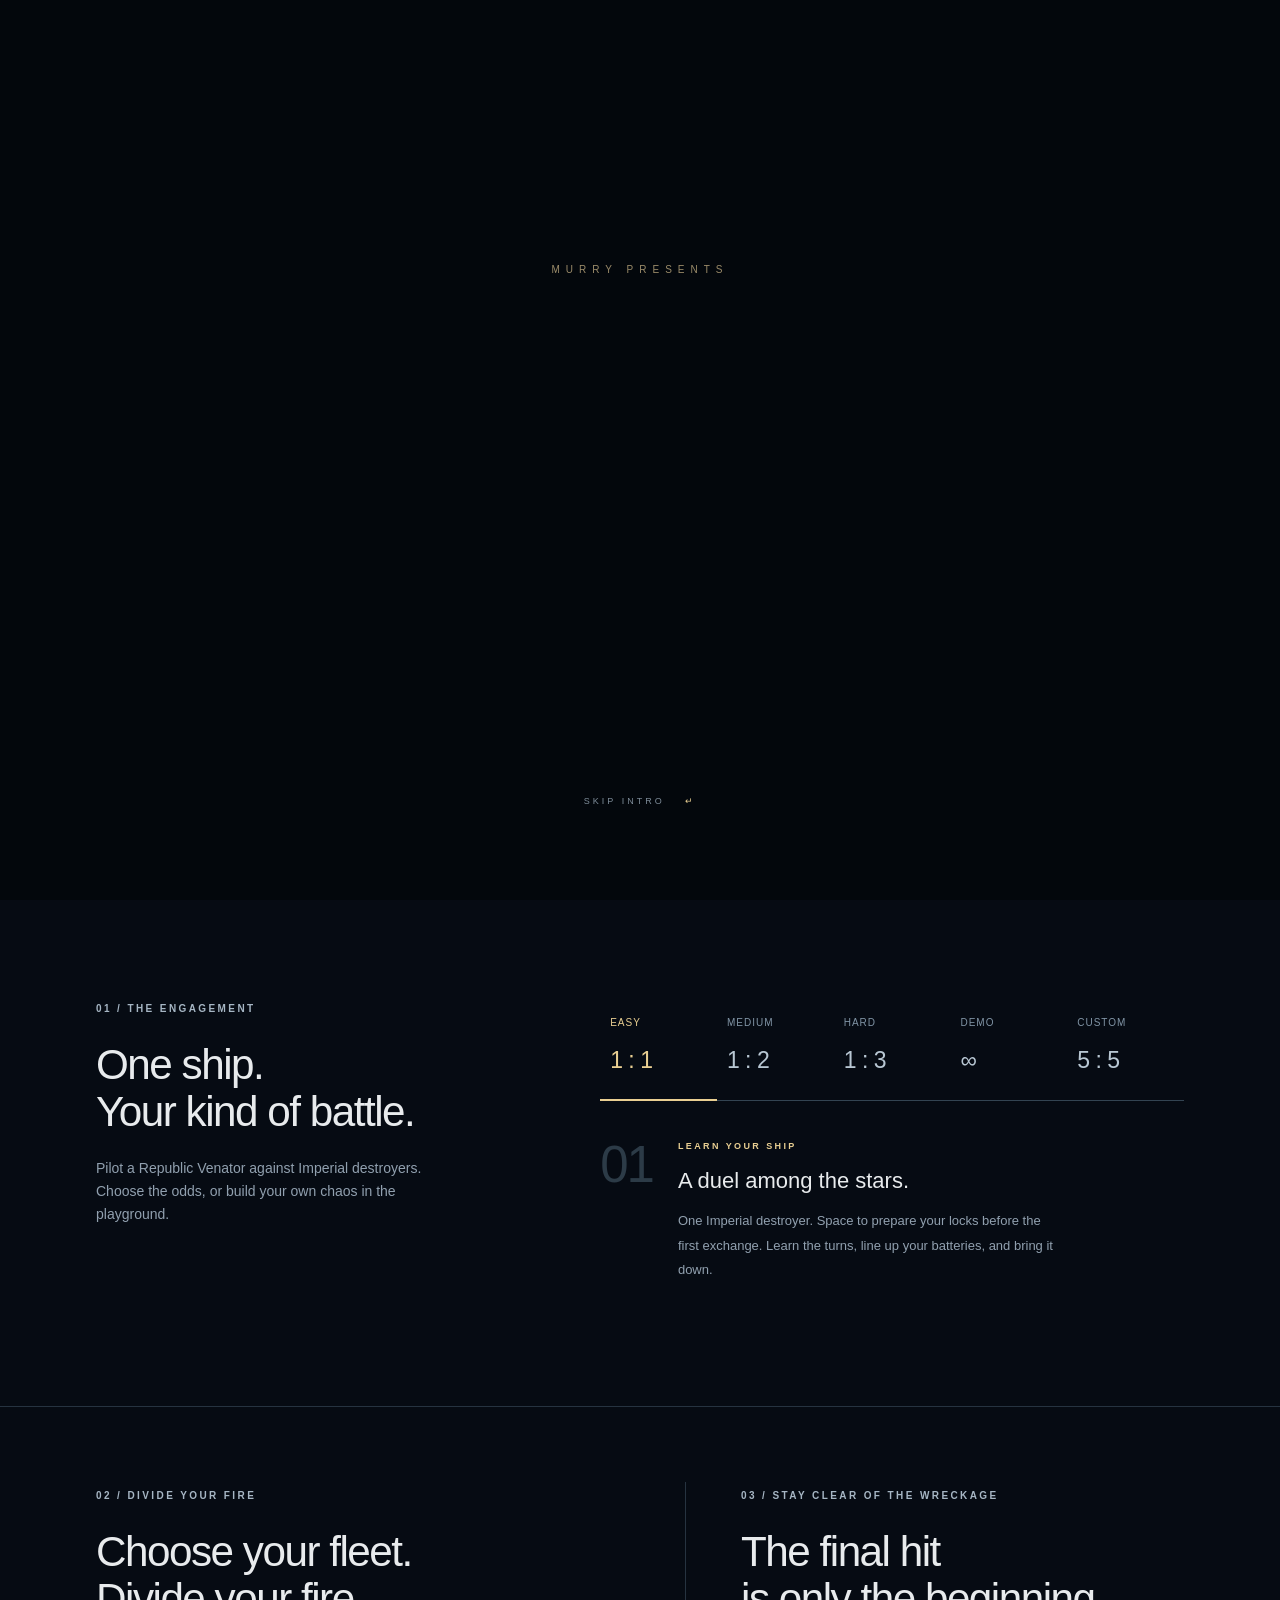
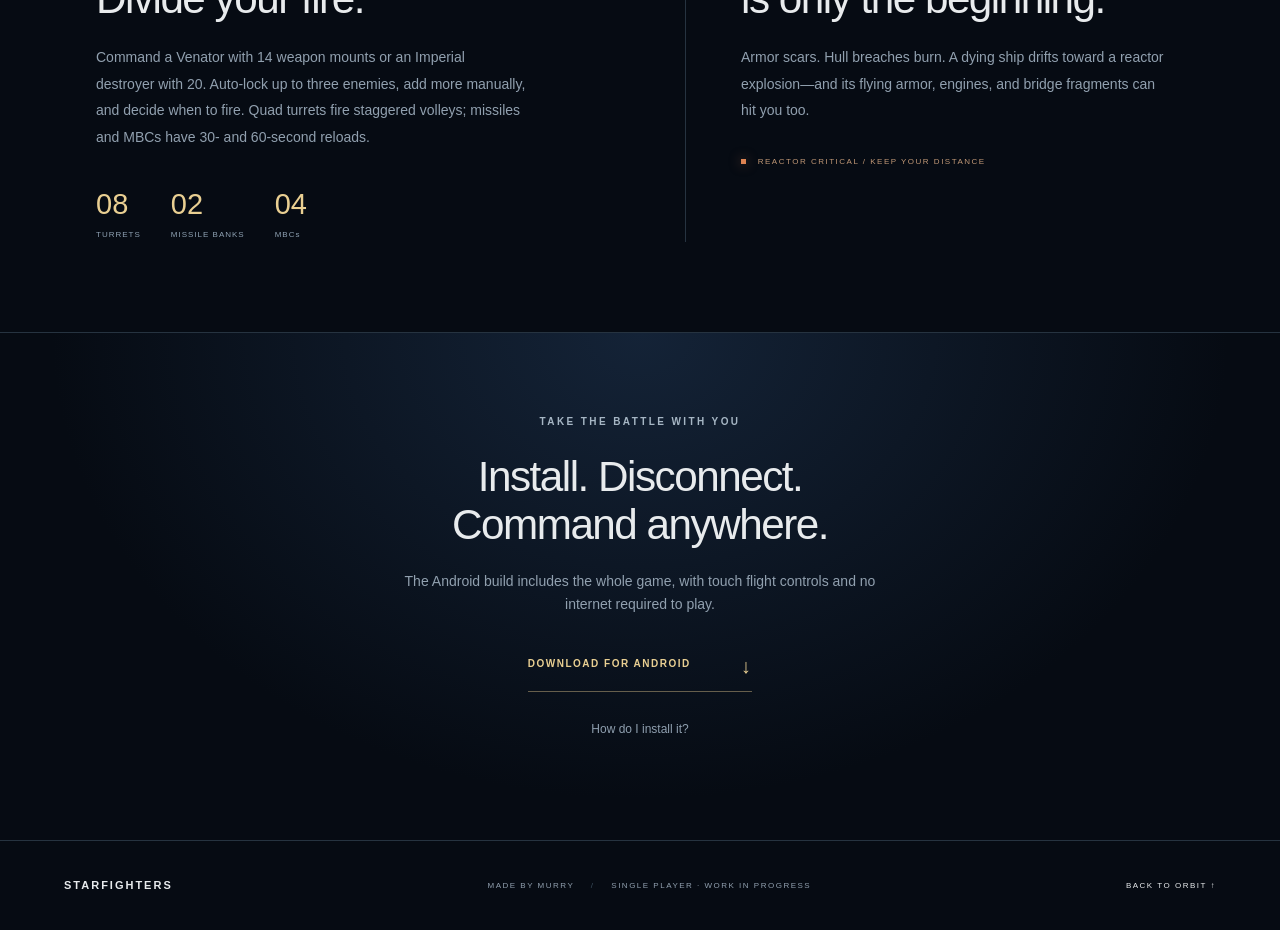
==== index.html @ f9bae1d5 "Add files via upload" ====
<!doctype html>
<html lang="en">
<head>
<meta charset="utf-8"><meta name="viewport" content="width=device-width,initial-scale=1">
<meta name="description" content="Command a capital ship in STARFIGHTERS. Fight Imperial destroyers, divide your weapons across enemies, and survive the wreckage. Play on Windows or download for Android.">
<meta name="theme-color" content="#060b13">
<meta http-equiv="Content-Security-Policy" content="default-src 'self'; script-src 'self'; style-src 'self'; img-src 'self' data:; frame-src 'self'; connect-src 'none'; object-src 'none'; base-uri 'self'; form-action 'none'">
<title>STARFIGHTERS — Take command</title><link rel="icon" href="icon.svg" type="image/svg+xml"><link rel="stylesheet" href="site.css">
</head>
<body>
<div class="intro" id="intro" aria-label="Starfighters intro"><p>MURRY PRESENTS</p><div class="intro-logo">STARFIGHTERS</div><button id="skip-intro">SKIP INTRO <span>↵</span></button></div>
<header class="site-header"><a class="brand" href="#" aria-label="Starfighters home"><span class="insignia" aria-hidden="true">Ⅲ</span> STARFIGHTERS</a><nav aria-label="Website"><a href="#engagements">THE GAME</a><button id="controls-link">FLIGHT MANUAL</button><span class="build-label"><i></i> EARLY BUILD</span></nav></header>
<main>
<section class="hero" aria-labelledby="hero-title">
<iframe id="battle" src="battle.html?background=1" title="Live simulated capital ship free-for-all" tabindex="-1" aria-hidden="true" loading="eager"></iframe><div class="hero-shade"></div>
<div class="hero-copy"><div class="eyebrow"><span class="line"></span> SINGLE PLAYER · CAPITAL SHIP WARFARE</div><h1 id="hero-title"><span>STARFIGHTERS</span>TAKE<br>COMMAND.</h1><p class="hero-description">A capital ship at your fingertips.<br>Divide your fire. Break their hulls. Survive the fallout.</p><div class="launch-actions"><a class="primary" id="play-now" href="battle.html"><span class="play-icon" aria-hidden="true">▶</span><span>PLAY NOW ON WINDOWS<small>Launch in your browser</small></span><span class="arrow" aria-hidden="true">↗</span></a><a class="secondary" id="android-download" href="downloads/Starfighters-Android.apk" download="Starfighters-Android.apk"><span aria-hidden="true">↓</span><span>INSTALL FOR ANDROID<small>Offline play · Android 8.0+</small></span></a></div><p class="access-note">FREE TO PLAY <span>•</span> NO ACCOUNT <span>•</span> NO MULTIPLAYER</p></div>
<div class="battle-caption"><span class="live-dot"></span><div>LIVE FLEET SIMULATION<small>FREE FOR ALL / IN-GAME ENGINE</small></div><button id="toggle-battle" aria-pressed="false" aria-label="Pause background battle">Ⅱ</button></div><a class="scroll-cue" href="#engagements">EXPLORE THE GAME <span>↓</span></a>
</section>
<section class="briefing" id="engagements" aria-labelledby="briefing-title"><div class="section-heading"><span class="eyebrow">01 / THE ENGAGEMENT</span><h2 id="briefing-title">One ship.<br>Your kind of battle.</h2><p>Pilot a Republic Venator against Imperial destroyers. Choose the odds, or build your own chaos in the playground.</p></div><div class="engagement-selector"><div class="engagement-tabs" role="tablist" aria-label="Explore game modes"><button role="tab" aria-selected="true" aria-controls="mode-detail" id="tab-easy" data-mode="easy">EASY <span>1 : 1</span></button><button role="tab" aria-selected="false" aria-controls="mode-detail" id="tab-medium" data-mode="medium" tabindex="-1">MEDIUM <span>1 : 2</span></button><button role="tab" aria-selected="false" aria-controls="mode-detail" id="tab-hard" data-mode="hard" tabindex="-1">HARD <span>1 : 3</span></button><button role="tab" aria-selected="false" aria-controls="mode-detail" id="tab-demo" data-mode="demo" tabindex="-1">DEMO <span>∞</span></button><button role="tab" aria-selected="false" aria-controls="mode-detail" id="tab-custom" data-mode="custom" tabindex="-1">CUSTOM <span>5 : 5</span></button></div><div class="mode-detail" id="mode-detail" role="tabpanel" aria-labelledby="tab-easy"><span class="mode-number" id="mode-number">01</span><div><p class="eyebrow" id="mode-label">LEARN YOUR SHIP</p><h3 id="mode-title">A duel among the stars.</h3><p id="mode-copy">One Imperial destroyer. Space to prepare your locks before the first exchange. Learn the turns, line up your batteries, and bring it down.</p></div></div></div></section>
<section class="warfare" aria-label="Combat features"><div class="feature"><span class="eyebrow">02 / DIVIDE YOUR FIRE</span><h2>Choose your fleet.<br>Divide your fire.</h2><p>Command a Venator with 14 weapon mounts or an Imperial destroyer with 20. Auto-lock up to three enemies, add more manually, and decide when to fire. Quad turrets fire staggered volleys; missiles and MBCs have 30- and 60-second reloads.</p><div class="weapon-line"><span>08 <small>TURRETS</small></span><span>02 <small>MISSILE BANKS</small></span><span>04 <small>MBCs</small></span></div></div><div class="feature fallout"><span class="eyebrow">03 / STAY CLEAR OF THE WRECKAGE</span><h2>The final hit<br>is only the beginning.</h2><p>Armor scars. Hull breaches burn. A dying ship drifts toward a reactor explosion—and its flying armor, engines, and bridge fragments can hit you too.</p><span class="danger-line"><i></i> REACTOR CRITICAL / KEEP YOUR DISTANCE</span></div></section>
<section class="android-section" id="android"><span class="eyebrow">TAKE THE BATTLE WITH YOU</span><h2>Install. Disconnect.<br>Command anywhere.</h2><p>The Android build includes the whole game, with touch flight controls and no internet required to play.</p><a class="text-download" href="downloads/Starfighters-Android.apk" download="Starfighters-Android.apk" data-android>DOWNLOAD FOR ANDROID <span>↓</span></a><details><summary>How do I install it?</summary><ol><li>Download the APK on your Android phone or tablet.</li><li>Open the downloaded file. If Android asks, allow this browser or file manager to install this app, then confirm Install.</li><li>Open STARFIGHTERS and rotate your device to landscape.</li></ol><p>Android 8.0 or later. iPhone and iPad are unsupported.</p></details></section>
</main>
<footer><a class="brand" href="#">STARFIGHTERS</a><p>MADE BY MURRY <span>/</span> SINGLE PLAYER · WORK IN PROGRESS</p><a href="#">BACK TO ORBIT ↑</a></footer>
<dialog id="platform-dialog" aria-labelledby="platform-title"><button class="close" data-close aria-label="Close platform message">×</button><span class="eyebrow">CHOOSE YOUR PLATFORM</span><h2 id="platform-title">Windows is cleared for launch.</h2><p id="platform-message">Browser play is available on Windows. On Android, install the game to play.</p><a class="primary" href="downloads/Starfighters-Android.apk" download="Starfighters-Android.apk" data-android>DOWNLOAD FOR ANDROID ↓</a><button class="dialog-back" data-close>Back to the fleet</button></dialog>
<dialog id="install-dialog" aria-labelledby="install-title"><button class="close" data-close aria-label="Close installation guide">×</button><span class="eyebrow">ANDROID / OFFLINE EDITION</span><h2 id="install-title">Your fleet is downloading.</h2><p>On your Android device, open <b>Starfighters-Android.apk</b> from Downloads. Approve the installation when Android asks, then open STARFIGHTERS.</p><p class="muted">Downloading on Windows? Transfer the APK to your Android phone to install it. No Windows installation is needed.</p><button class="dialog-back" data-close>Understood</button></dialog>
<dialog id="manual-dialog" aria-labelledby="manual-title"><button class="close" data-close aria-label="Close flight manual">×</button><span class="eyebrow">FLIGHT MANUAL / WINDOWS</span><h2 id="manual-title">Know your command deck.</h2><dl class="controls"><dt>W / S</dt><dd>Forward / slow reverse</dd><dt>A / D</dt><dd>Steer while moving; side thrust near a stop</dd><dt>Q / E</dt><dd>Rotate</dd><dt>LEFT SHIFT</dt><dd>Hold for turbo</dd><dt>SPACE</dt><dd>Four staggered lasers per turret volley</dd><dt>M / N</dt><dd>Missile salvo / charge an MBC</dd><dt>TRIPLE W / S</dt><dd>Enable auto-forward / cancel and coast</dd><dt>CLICK</dt><dd>Select targets or an ally to take control</dd><dt>P</dt><dd>Pause and settings</dd><dt>DRAG / SCROLL</dt><dd>Orbit / zoom</dd></dl><p class="muted">Custom battles let you choose either faction and fleet sizes. Demo retains enemy spawning, AI, invincibility, the immortal dummy, and touch controls.</p></dialog>
<noscript><p class="noscript">Enable JavaScript for the intro and platform selection. Browser play is for Windows. Android visitors can use the download link.</p></noscript><script type="module" src="site.js"></script>
</body></html>
---- site.css ----
@charset "UTF-8";
:root{color-scheme:dark;--gold:#e9cf92;--text:#e8ebed;--muted:#91a0af;--edge:#263340;--ink:#060b13}*{box-sizing:border-box}html{scroll-behavior:smooth;scroll-padding-top:100px}body{margin:0;background:var(--ink);color:var(--text);font:15px/1.65 'Segoe UI',Arial,sans-serif}a{color:inherit;text-decoration:none}button{font:inherit;color:inherit;cursor:pointer}button,a,summary{-webkit-tap-highlight-color:transparent}button:focus-visible,a:focus-visible,summary:focus-visible{outline:2px solid var(--gold);outline-offset:6px}button{border:0;background:none}button:hover,a:hover{color:var(--gold)}[hidden]{display:none!important}.site-header{position:absolute;top:0;left:0;right:0;z-index:4;display:flex;justify-content:space-between;align-items:center;margin:0 5vw;padding:29px 0;border-bottom:1px solid #b6d1e824}.brand{font-size:14px;font-weight:800;letter-spacing:2px;white-space:nowrap;display:inline-flex;gap:13px;align-items:center}.insignia{display:inline-block;color:var(--gold);border:1px solid #c7b37a77;font-size:23px;width:35px;height:35px;text-align:center;line-height:31px;transform:skewY(-12deg)}nav{display:flex;align-items:center;gap:33px;font-size:10px;letter-spacing:2px}nav button{padding:0;font-size:inherit;letter-spacing:inherit}.build-label{font-size:9px;color:#b5bfc9;letter-spacing:1.5px}.build-label i,.live-dot{display:inline-block;width:5px;height:5px;border-radius:50%;background:#8dd3b1;margin-right:8px;box-shadow:0 0 8px #8dd3b166}.hero{height:max(850px,100svh);max-height:1180px;min-height:760px;position:relative;isolation:isolate;overflow:hidden}.hero iframe{position:absolute;inset:0;width:100%;height:100%;border:0;z-index:-3;pointer-events:none}.hero-shade{position:absolute;inset:0;z-index:-2;background:linear-gradient(90deg,#030810f0 0%,#030810ce 30%,#03081045 58%,#03081010 100%),linear-gradient(0deg,#060b13 0%,transparent 27%,transparent 75%,#060b1344 100%)}.hero:after{content:'';position:absolute;inset:0;z-index:-1;background:repeating-linear-gradient(0deg,transparent,transparent 3px,#0000000a 4px);pointer-events:none}.hero-copy{padding:190px 0 130px 7.5vw;max-width:820px}.eyebrow{font-size:10px;font-weight:600;letter-spacing:2.4px;color:#a6b6c4}.hero-copy>.eyebrow{display:flex;align-items:center;gap:14px;color:#bdc9d1}.line{display:inline-block;width:30px;height:1px;background:var(--gold)}h1{font-size:clamp(66px,7.9vw,118px);font-weight:750;letter-spacing:-4px;line-height:.96;margin:26px 0 28px}h1>span{display:block;font-family:'Arial Black','Segoe UI',sans-serif;font-size:clamp(26px,3.6vw,52px);line-height:1.2;letter-spacing:-1.5px;color:transparent;-webkit-text-stroke:1px var(--gold);margin:0 0 20px;font-weight:900}.hero-description{color:#aebdca;line-height:1.8;font-size:15px;margin:0 0 33px}.launch-actions{display:flex;gap:11px;align-items:stretch;max-width:610px}.primary{display:flex;align-items:center;justify-content:center;gap:17px;padding:18px 20px;background:var(--gold);color:#111927;font-size:11px;font-weight:800;letter-spacing:1.2px;border:1px solid var(--gold);min-height:68px;transition:background .2s,transform .2s;cursor:pointer}.primary:hover{background:#f8e3b5;color:#111927;transform:translateY(-2px)}.primary small,.secondary small{display:block;margin-top:4px;font-size:10px;font-weight:400;letter-spacing:.4px;opacity:.75;white-space:nowrap}.play-icon{font-size:15px}.arrow{font-size:19px;margin-left:6px}.secondary{display:flex;align-items:center;gap:13px;padding:16px 18px;background:#0a14247a;border:1px solid #a2b6cd50;font-size:10px;font-weight:700;letter-spacing:1px;transition:background .2s}.secondary>span:first-child{font-size:25px;font-weight:400;color:var(--gold)}.secondary:hover{background:#172436;border-color:var(--gold)}.access-note{margin:17px 0 0;font-size:8px;letter-spacing:1.8px;color:#8d9aaa}.access-note span{padding:0 8px;color:#5a6c7d}.battle-caption{position:absolute;right:5vw;bottom:80px;display:flex;align-items:center;gap:8px;color:#b5c7d4;font-size:9px;font-weight:600;letter-spacing:2px}.battle-caption small{display:block;font-weight:400;font-size:8px;letter-spacing:1.5px;color:#71879a;margin-top:4px}.battle-caption button{border:1px solid #61798a66;width:32px;height:32px;margin-left:12px;font-size:12px}.scroll-cue{position:absolute;bottom:32px;left:7.5vw;font-size:8px;letter-spacing:2px;color:#90a2b1;display:flex;gap:35px;align-items:center}.scroll-cue span{font-size:19px}.briefing{max-width:1400px;margin:auto;padding:95px 7.5vw 110px;display:grid;grid-template-columns:.9fr 1.3fr;gap:100px;border-bottom:1px solid var(--edge)}h2{font-size:clamp(34px,3.3vw,49px);font-weight:500;line-height:1.13;letter-spacing:-1.5px;margin:21px 0}p{color:var(--muted)}.section-heading p{max-width:335px;font-size:14px}.engagement-selector{padding-top:6px}.engagement-tabs{display:grid;grid-template-columns:repeat(5,1fr);border-bottom:1px solid #334452}.engagement-tabs button{font-size:10px;letter-spacing:1px;text-align:left;padding:14px 10px 20px;color:#8094a5;border-bottom:2px solid transparent;margin-bottom:-1px}.engagement-tabs span{display:block;font-size:23px;font-weight:400;letter-spacing:-.5px;margin-top:10px;color:#b8c7d3}.engagement-tabs [aria-selected=true]{border-color:var(--gold);color:var(--gold)}.engagement-tabs [aria-selected=true] span{color:var(--gold)}.mode-detail{display:flex;gap:25px;padding-top:38px}.mode-number{font-size:51px;line-height:1;color:#2c3b47;letter-spacing:-2px}.mode-detail .eyebrow{margin:0;color:var(--gold);font-size:9px}.mode-detail h3{font-size:22px;font-weight:500;line-height:1.3;margin:13px 0}.mode-detail p:last-child{font-size:13px;max-width:380px;line-height:1.9}.warfare{display:grid;grid-template-columns:1fr 1fr;max-width:1400px;margin:auto;padding:75px 7.5vw 90px;gap:90px}.feature p{font-size:14px;max-width:430px;line-height:1.9}.fallout{padding-left:55px;border-left:1px solid var(--edge)}.weapon-line{display:flex;gap:30px;margin-top:30px}.weapon-line span{color:var(--gold);font-size:29px;font-weight:300}.weapon-line small{display:block;color:#8fa2b3;font-size:8px;letter-spacing:1px}.danger-line{display:block;color:#c19876;font-size:8px;letter-spacing:1.5px;margin-top:31px}.danger-line i{display:inline-block;width:5px;height:5px;background:#de8352;box-shadow:0 0 12px #de835288;margin-right:8px}.android-section{padding:75px 20px 90px;text-align:center;border-top:1px solid var(--edge);background:radial-gradient(ellipse at 50% 0,#142337 0,transparent 65%)}.android-section p{max-width:480px;margin:20px auto;font-size:14px}.text-download{display:inline-flex;gap:50px;border-bottom:1px solid #b8a37788;padding:15px 0;color:var(--gold);font-size:10px;font-weight:700;letter-spacing:1.5px;margin:5px auto 18px}.text-download span{font-size:20px;line-height:1}details{max-width:520px;margin:0 auto;color:#8f9faf;font-size:12px}summary{cursor:pointer;display:inline-block;padding:10px}details ol{text-align:left;padding-left:35px;line-height:2.1}details p{font-size:12px!important}footer{padding:30px 5vw;display:flex;justify-content:space-between;align-items:center;border-top:1px solid var(--edge);gap:25px}footer .brand{font-size:11px}footer p,footer>a:last-child{font-size:8px;letter-spacing:1.5px}footer p span{padding:0 13px;color:#3d5060}dialog{max-width:540px;width:calc(100% - 36px);background:#0d1724;color:var(--text);border:1px solid #445365;border-top:2px solid var(--gold);padding:43px 36px;box-shadow:0 25px 140px #0009}dialog::backdrop{background:#020610c9;backdrop-filter:blur(10px)}dialog h2{font-size:34px}dialog p{font-size:14px;line-height:1.9}dialog .primary{font-size:10px;margin-top:25px}.close{position:absolute;right:14px;top:10px;font-size:27px;color:#a6b2bf}.dialog-back{display:block;margin:25px auto 0;color:#b8c4cf;font-size:12px}.muted{font-size:12px!important;color:#74899c}.controls{display:grid;grid-template-columns:120px 1fr;gap:11px;font-size:12px}.controls dt{color:var(--gold);font-size:10px;letter-spacing:1px}.controls dd{margin:0;color:#aabac7}.intro{position:fixed;inset:0;z-index:30;background:#03070c;display:flex;flex-direction:column;align-items:center;justify-content:center;transition:opacity .6s,visibility .6s}.intro.out{opacity:0;visibility:hidden;pointer-events:none}.intro>p{position:absolute;top:28%;font-size:10px;letter-spacing:6px;color:#9c8c6a}.intro-logo{font:900 clamp(24px,10vw,150px)/1 'Arial Black','Segoe UI',sans-serif;letter-spacing:-.06em;color:transparent;-webkit-text-stroke:2px var(--gold);animation:arrival 3s cubic-bezier(.2,.7,.3,1) both}.intro button{position:absolute;bottom:10%;font-size:9px;letter-spacing:3px;color:#7e8c99}.intro button span{margin-left:15px;color:var(--gold)}.noscript{position:fixed;bottom:0;background:#182638;padding:15px;z-index:40}@keyframes arrival{0%{opacity:0;transform:scale(1.3)}20%{opacity:1}80%{opacity:1;transform:scale(.88)}100%{opacity:0;transform:scale(.6)}}@media(min-width:1700px){.hero-copy{padding-top:22vh}}@media(max-width:1100px){.briefing{gap:45px}.warfare{gap:40px}.fallout{padding-left:35px}.launch-actions{flex-wrap:wrap;max-width:340px}.primary{width:100%}.secondary{width:100%;justify-content:center}.hero-copy{padding-top:165px}.hero{min-height:900px}.battle-caption{bottom:90px}.hero-description{font-size:14px}.hero-shade{background:linear-gradient(90deg,#030810e8,#03081077 65%,#03081010),linear-gradient(0deg,#060b13,transparent 45%)}}@media(max-width:700px){html{scroll-padding-top:20px}.site-header{padding:21px 0}.brand{font-size:11px;gap:9px;letter-spacing:1.2px}.insignia{width:28px;height:28px;font-size:19px;line-height:24px}nav{gap:16px;font-size:8px;letter-spacing:1px}.build-label{display:none}nav>a{display:none}.hero{height:auto;min-height:880px;max-height:none}.hero-copy{padding:155px 7vw 180px;max-width:500px}.hero-copy>.eyebrow{font-size:8px;letter-spacing:1.4px;gap:9px}h1{font-size:clamp(52px,16.5vw,74px);letter-spacing:-3px;margin-top:28px}h1>span{font-size:30px;letter-spacing:-1px;margin-bottom:21px}.hero-description{font-size:13px}.launch-actions{max-width:360px;gap:10px}.primary{font-size:10px;min-height:65px}.secondary{min-height:65px;font-size:10px}.access-note{font-size:7px;letter-spacing:1.2px}.battle-caption{left:7vw;right:auto;bottom:85px;font-size:8px;letter-spacing:1.3px}.scroll-cue{left:7vw;bottom:25px;font-size:7px}.hero-shade{background:linear-gradient(90deg,#030810e8,#03081077),linear-gradient(0deg,#060b13 0%,transparent 50%)}.briefing{padding:65px 7vw;grid-template-columns:1fr;gap:25px}.section-heading h2{font-size:39px}.section-heading p{max-width:400px}.engagement-tabs button{padding:14px 3px 16px;font-size:9px}.engagement-tabs span{font-size:21px}.mode-detail{padding-top:28px;gap:20px}.mode-number{font-size:43px}.mode-detail h3{font-size:21px}.warfare{grid-template-columns:1fr;padding:58px 7vw;gap:50px}.feature h2{font-size:39px}.fallout{border-left:0;border-top:1px solid var(--edge);padding:45px 0 0}.android-section{padding:60px 7vw}footer{flex-wrap:wrap;padding:28px 7vw;gap:10px}footer .brand{width:100%;margin-bottom:5px}footer p{font-size:7px}footer>a:last-child{font-size:7px}dialog{padding:35px 24px}dialog h2{font-size:29px}.controls{grid-template-columns:94px 1fr;font-size:11px}.controls dt{font-size:9px}.intro-logo{-webkit-text-stroke:1px var(--gold)}.intro>p{top:32%;font-size:8px}.eyebrow{font-size:9px}}@media(prefers-reduced-motion:reduce){html{scroll-behavior:auto}*,*:before,*:after{animation:none!important;transition:none!important}.intro-logo{color:var(--gold);-webkit-text-stroke:0}}
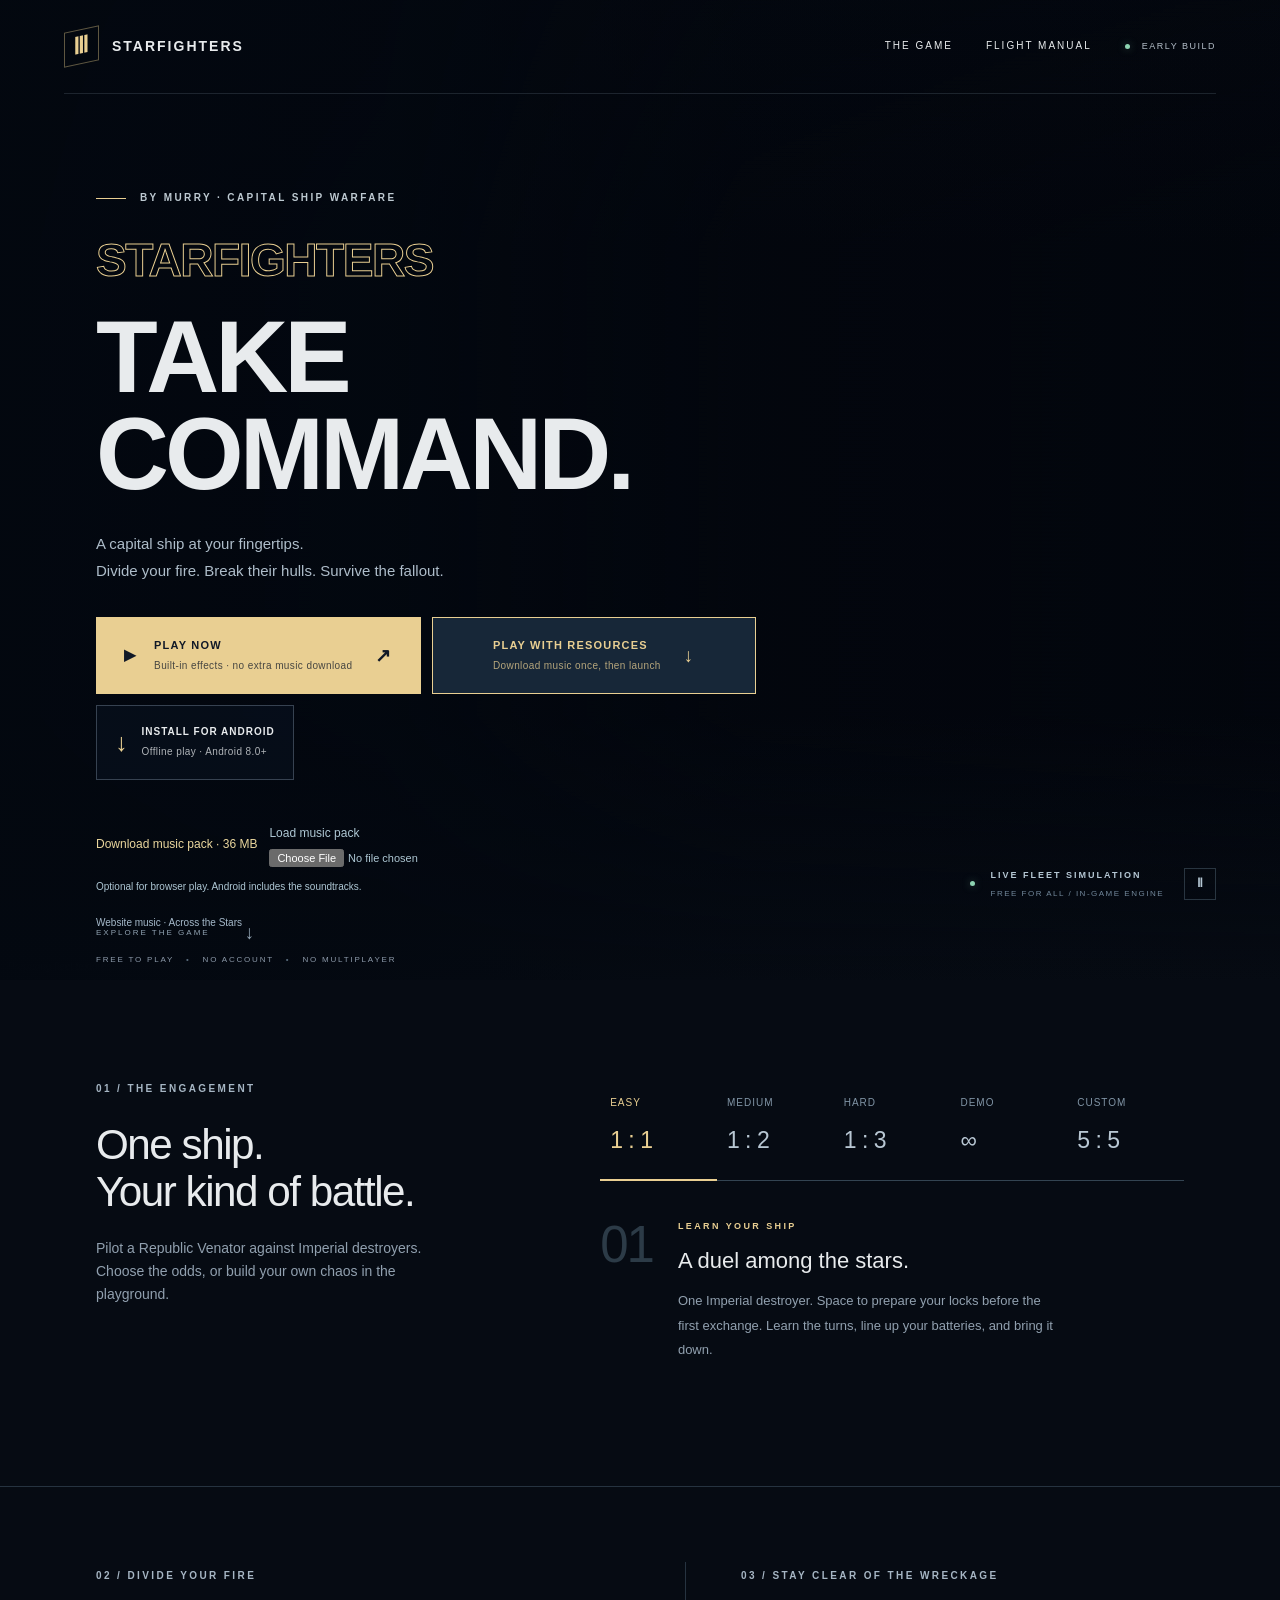
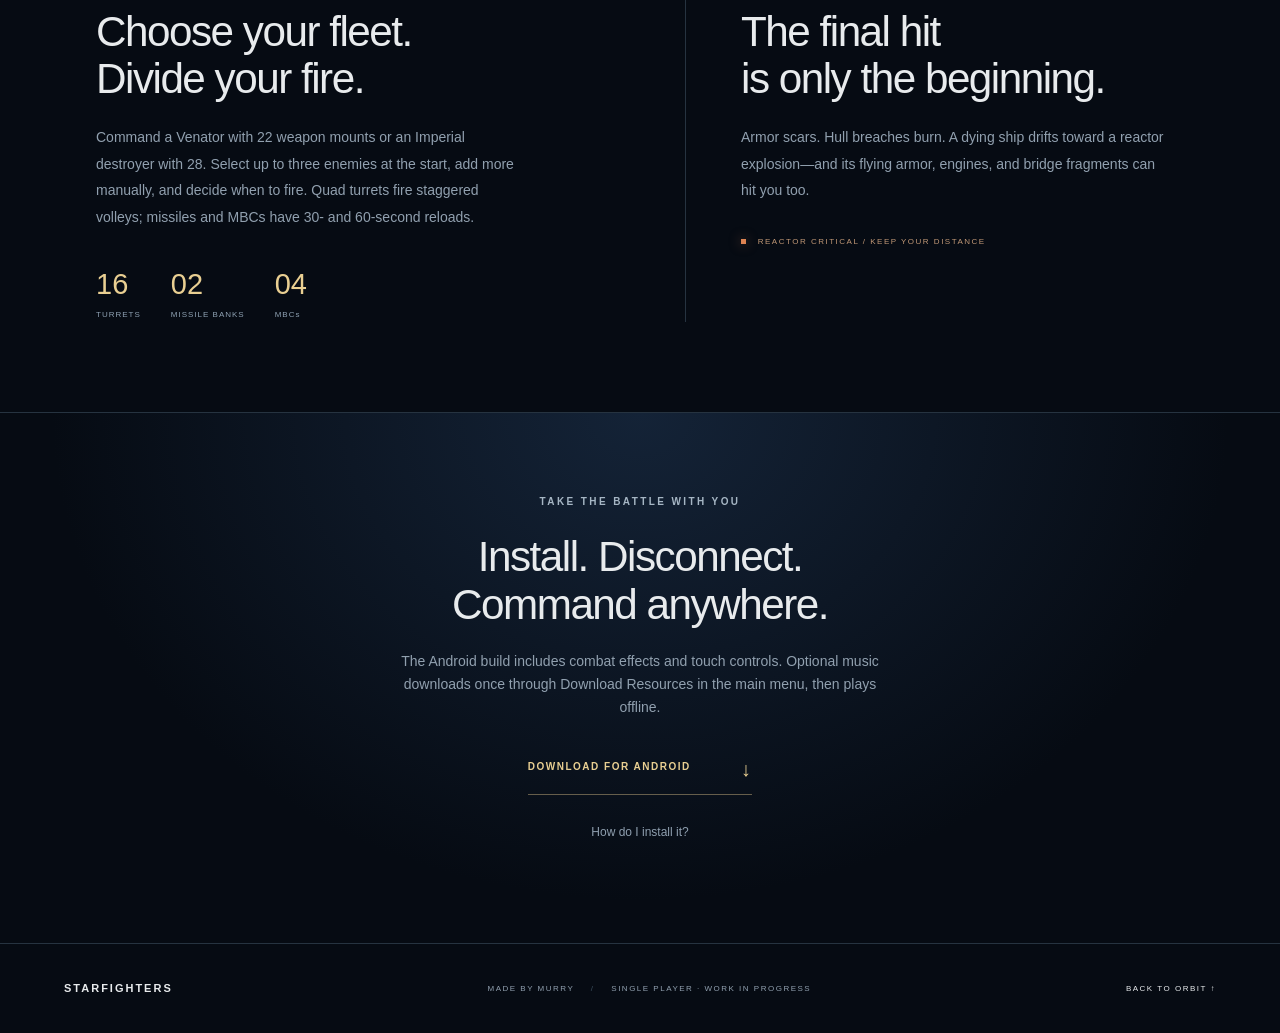
==== commit 10d252e1: "Update Starfighters to v2.4" ====
--- a/index.html
+++ b/index.html
@@ -4,8 +4,14 @@
 <meta charset="utf-8"><meta name="viewport" content="width=device-width,initial-scale=1">
 <meta name="description" content="Command a capital ship in STARFIGHTERS. Fight Imperial destroyers, divide your weapons across enemies, and survive the wreckage. Play on Windows or download for Android.">
 <meta name="theme-color" content="#060b13">
-<meta http-equiv="Content-Security-Policy" content="default-src 'self'; script-src 'self'; style-src 'self'; img-src 'self' data:; frame-src 'self'; connect-src 'none'; object-src 'none'; base-uri 'self'; form-action 'none'">
-<title>STARFIGHTERS — Take command</title><link rel="icon" href="icon.svg" type="image/svg+xml"><link rel="stylesheet" href="site.css">
+<meta http-equiv="Content-Security-Policy" content="default-src 'self'; script-src 'self' 'unsafe-inline' file:; style-src 'self' 'unsafe-inline'; img-src 'self' data:; frame-src 'self'; connect-src 'self' https://drive.usercontent.google.com; media-src 'self' blob:; object-src 'none'; base-uri 'self'; form-action 'none'">
+<title>STARFIGHTERS — Take command</title><link rel="icon" href="icon.svg" type="image/svg+xml"><style>@charset "UTF-8";
+:root{color-scheme:dark;--gold:#e9cf92;--text:#e8ebed;--muted:#91a0af;--edge:#263340;--ink:#060b13}*{box-sizing:border-box}html{scroll-behavior:smooth;scroll-padding-top:100px}body{margin:0;background:var(--ink);color:var(--text);font:15px/1.65 'Segoe UI',Arial,sans-serif}a{color:inherit;text-decoration:none}button{font:inherit;color:inherit;cursor:pointer}button,a,summary{-webkit-tap-highlight-color:transparent}button:focus-visible,a:focus-visible,summary:focus-visible{outline:2px solid var(--gold);outline-offset:6px}button{border:0;background:none}button:hover,a:hover{color:var(--gold)}[hidden]{display:none!important}.site-header{position:absolute;top:0;left:0;right:0;z-index:4;display:flex;justify-content:space-between;align-items:center;margin:0 5vw;padding:29px 0;border-bottom:1px solid #b6d1e824}.brand{font-size:14px;font-weight:800;letter-spacing:2px;white-space:nowrap;display:inline-flex;gap:13px;align-items:center}.insignia{display:inline-block;color:var(--gold);border:1px solid #c7b37a77;font-size:23px;width:35px;height:35px;text-align:center;line-height:31px;transform:skewY(-12deg)}nav{display:flex;align-items:center;gap:33px;font-size:10px;letter-spacing:2px}nav button{padding:0;font-size:inherit;letter-spacing:inherit}.build-label{font-size:9px;color:#b5bfc9;letter-spacing:1.5px}.build-label i,.live-dot{display:inline-block;width:5px;height:5px;border-radius:50%;background:#8dd3b1;margin-right:8px;box-shadow:0 0 8px #8dd3b166}.hero{height:max(850px,100svh);max-height:1180px;min-height:760px;position:relative;isolation:isolate;overflow:hidden}.hero iframe{position:absolute;inset:0;width:100%;height:100%;border:0;z-index:-3;pointer-events:none}.hero-shade{position:absolute;inset:0;z-index:-2;background:linear-gradient(90deg,#030810f0 0%,#030810ce 30%,#03081045 58%,#03081010 100%),linear-gradient(0deg,#060b13 0%,transparent 27%,transparent 75%,#060b1344 100%)}.hero:after{content:'';position:absolute;inset:0;z-index:-1;background:repeating-linear-gradient(0deg,transparent,transparent 3px,#0000000a 4px);pointer-events:none}.hero-copy{padding:190px 0 130px 7.5vw;max-width:820px}.eyebrow{font-size:10px;font-weight:600;letter-spacing:2.4px;color:#a6b6c4}.hero-copy>.eyebrow{display:flex;align-items:center;gap:14px;color:#bdc9d1}.line{display:inline-block;width:30px;height:1px;background:var(--gold)}h1{font-size:clamp(66px,7.9vw,118px);font-weight:750;letter-spacing:-4px;line-height:.96;margin:26px 0 28px}h1>span{display:block;font-family:'Arial Black','Segoe UI',sans-serif;font-size:clamp(26px,3.6vw,52px);line-height:1.2;letter-spacing:-1.5px;color:transparent;-webkit-text-stroke:1px var(--gold);margin:0 0 20px;font-weight:900}.hero-description{color:#aebdca;line-height:1.8;font-size:15px;margin:0 0 33px}.launch-actions{display:flex;gap:11px;align-items:stretch;max-width:610px}.primary{display:flex;align-items:center;justify-content:center;gap:17px;padding:18px 20px;background:var(--gold);color:#111927;font-size:11px;font-weight:800;letter-spacing:1.2px;border:1px solid var(--gold);min-height:68px;transition:background .2s,transform .2s;cursor:pointer}.primary:hover{background:#f8e3b5;color:#111927;transform:translateY(-2px)}.primary small,.secondary small{display:block;margin-top:4px;font-size:10px;font-weight:400;letter-spacing:.4px;opacity:.75;white-space:nowrap}.play-icon{font-size:15px}.arrow{font-size:19px;margin-left:6px}.secondary{display:flex;align-items:center;gap:13px;padding:16px 18px;background:#0a14247a;border:1px solid #a2b6cd50;font-size:10px;font-weight:700;letter-spacing:1px;transition:background .2s}.secondary>span:first-child{font-size:25px;font-weight:400;color:var(--gold)}.secondary:hover{background:#172436;border-color:var(--gold)}.access-note{margin:17px 0 0;font-size:8px;letter-spacing:1.8px;color:#8d9aaa}.access-note span{padding:0 8px;color:#5a6c7d}.battle-caption{position:absolute;right:5vw;bottom:80px;display:flex;align-items:center;gap:8px;color:#b5c7d4;font-size:9px;font-weight:600;letter-spacing:2px}.battle-caption small{display:block;font-weight:400;font-size:8px;letter-spacing:1.5px;color:#71879a;margin-top:4px}.battle-caption button{border:1px solid #61798a66;width:32px;height:32px;margin-left:12px;font-size:12px}.scroll-cue{position:absolute;bottom:32px;left:7.5vw;font-size:8px;letter-spacing:2px;color:#90a2b1;display:flex;gap:35px;align-items:center}.scroll-cue span{font-size:19px}.briefing{max-width:1400px;margin:auto;padding:95px 7.5vw 110px;display:grid;grid-template-columns:.9fr 1.3fr;gap:100px;border-bottom:1px solid var(--edge)}h2{font-size:clamp(34px,3.3vw,49px);font-weight:500;line-height:1.13;letter-spacing:-1.5px;margin:21px 0}p{color:var(--muted)}.section-heading p{max-width:335px;font-size:14px}.engagement-selector{padding-top:6px}.engagement-tabs{display:grid;grid-template-columns:repeat(5,1fr);border-bottom:1px solid #334452}.engagement-tabs button{font-size:10px;letter-spacing:1px;text-align:left;padding:14px 10px 20px;color:#8094a5;border-bottom:2px solid transparent;margin-bottom:-1px}.engagement-tabs span{display:block;font-size:23px;font-weight:400;letter-spacing:-.5px;margin-top:10px;color:#b8c7d3}.engagement-tabs [aria-selected=true]{border-color:var(--gold);color:var(--gold)}.engagement-tabs [aria-selected=true] span{color:var(--gold)}.mode-detail{display:flex;gap:25px;padding-top:38px}.mode-number{font-size:51px;line-height:1;color:#2c3b47;letter-spacing:-2px}.mode-detail .eyebrow{margin:0;color:var(--gold);font-size:9px}.mode-detail h3{font-size:22px;font-weight:500;line-height:1.3;margin:13px 0}.mode-detail p:last-child{font-size:13px;max-width:380px;line-height:1.9}.warfare{display:grid;grid-template-columns:1fr 1fr;max-width:1400px;margin:auto;padding:75px 7.5vw 90px;gap:90px}.feature p{font-size:14px;max-width:430px;line-height:1.9}.fallout{padding-left:55px;border-left:1px solid var(--edge)}.weapon-line{display:flex;gap:30px;margin-top:30px}.weapon-line span{color:var(--gold);font-size:29px;font-weight:300}.weapon-line small{display:block;color:#8fa2b3;font-size:8px;letter-spacing:1px}.danger-line{display:block;color:#c19876;font-size:8px;letter-spacing:1.5px;margin-top:31px}.danger-line i{display:inline-block;width:5px;height:5px;background:#de8352;box-shadow:0 0 12px #de835288;margin-right:8px}.android-section{padding:75px 20px 90px;text-align:center;border-top:1px solid var(--edge);background:radial-gradient(ellipse at 50% 0,#142337 0,transparent 65%)}.android-section p{max-width:480px;margin:20px auto;font-size:14px}.text-download{display:inline-flex;gap:50px;border-bottom:1px solid #b8a37788;padding:15px 0;color:var(--gold);font-size:10px;font-weight:700;letter-spacing:1.5px;margin:5px auto 18px}.text-download span{font-size:20px;line-height:1}details{max-width:520px;margin:0 auto;color:#8f9faf;font-size:12px}summary{cursor:pointer;display:inline-block;padding:10px}details ol{text-align:left;padding-left:35px;line-height:2.1}details p{font-size:12px!important}footer{padding:30px 5vw;display:flex;justify-content:space-between;align-items:center;border-top:1px solid var(--edge);gap:25px}footer .brand{font-size:11px}footer p,footer>a:last-child{font-size:8px;letter-spacing:1.5px}footer p span{padding:0 13px;color:#3d5060}dialog{max-width:540px;width:calc(100% - 36px);background:#0d1724;color:var(--text);border:1px solid #445365;border-top:2px solid var(--gold);padding:43px 36px;box-shadow:0 25px 140px #0009}dialog::backdrop{background:#020610c9;backdrop-filter:blur(10px)}dialog h2{font-size:34px}dialog p{font-size:14px;line-height:1.9}dialog .primary{font-size:10px;margin-top:25px}.close{position:absolute;right:14px;top:10px;font-size:27px;color:#a6b2bf}.dialog-back{display:block;margin:25px auto 0;color:#b8c4cf;font-size:12px}.muted{font-size:12px!important;color:#74899c}.controls{display:grid;grid-template-columns:120px 1fr;gap:11px;font-size:12px}.controls dt{color:var(--gold);font-size:10px;letter-spacing:1px}.controls dd{margin:0;color:#aabac7}.intro{position:fixed;inset:0;z-index:30;background:#03070c;display:flex;flex-direction:column;align-items:center;justify-content:center;transition:opacity .6s,visibility .6s}.intro.out{opacity:0;visibility:hidden;pointer-events:none}.intro>p{position:absolute;top:28%;font-size:10px;letter-spacing:6px;color:#9c8c6a}.intro-logo{font:900 clamp(24px,10vw,150px)/1 'Arial Black','Segoe UI',sans-serif;letter-spacing:-.06em;color:transparent;-webkit-text-stroke:2px var(--gold);animation:arrival 3s cubic-bezier(.2,.7,.3,1) both}.intro button{position:absolute;bottom:10%;font-size:9px;letter-spacing:3px;color:#7e8c99}.intro button span{margin-left:15px;color:var(--gold)}.noscript{position:fixed;bottom:0;background:#182638;padding:15px;z-index:40}@keyframes arrival{0%{opacity:0;transform:scale(1.3)}20%{opacity:1}80%{opacity:1;transform:scale(.88)}100%{opacity:0;transform:scale(.6)}}@media(min-width:1700px){.hero-copy{padding-top:22vh}}@media(max-width:1100px){.briefing{gap:45px}.warfare{gap:40px}.fallout{padding-left:35px}.launch-actions{flex-wrap:wrap;max-width:340px}.primary{width:100%}.secondary{width:100%;justify-content:center}.hero-copy{padding-top:165px}.hero{min-height:900px}.battle-caption{bottom:90px}.hero-description{font-size:14px}.hero-shade{background:linear-gradient(90deg,#030810e8,#03081077 65%,#03081010),linear-gradient(0deg,#060b13,transparent 45%)}}@media(max-width:700px){html{scroll-padding-top:20px}.site-header{padding:21px 0}.brand{font-size:11px;gap:9px;letter-spacing:1.2px}.insignia{width:28px;height:28px;font-size:19px;line-height:24px}nav{gap:16px;font-size:8px;letter-spacing:1px}.build-label{display:none}nav>a{display:none}.hero{height:auto;min-height:880px;max-height:none}.hero-copy{padding:155px 7vw 180px;max-width:500px}.hero-copy>.eyebrow{font-size:8px;letter-spacing:1.4px;gap:9px}h1{font-size:clamp(52px,16.5vw,74px);letter-spacing:-3px;margin-top:28px}h1>span{font-size:30px;letter-spacing:-1px;margin-bottom:21px}.hero-description{font-size:13px}.launch-actions{max-width:360px;gap:10px}.primary{font-size:10px;min-height:65px}.secondary{min-height:65px;font-size:10px}.access-note{font-size:7px;letter-spacing:1.2px}.battle-caption{left:7vw;right:auto;bottom:85px;font-size:8px;letter-spacing:1.3px}.scroll-cue{left:7vw;bottom:25px;font-size:7px}.hero-shade{background:linear-gradient(90deg,#030810e8,#03081077),linear-gradient(0deg,#060b13 0%,transparent 50%)}.briefing{padding:65px 7vw;grid-template-columns:1fr;gap:25px}.section-heading h2{font-size:39px}.section-heading p{max-width:400px}.engagement-tabs button{padding:14px 3px 16px;font-size:9px}.engagement-tabs span{font-size:21px}.mode-detail{padding-top:28px;gap:20px}.mode-number{font-size:43px}.mode-detail h3{font-size:21px}.warfare{grid-template-columns:1fr;padding:58px 7vw;gap:50px}.feature h2{font-size:39px}.fallout{border-left:0;border-top:1px solid var(--edge);padding:45px 0 0}.android-section{padding:60px 7vw}footer{flex-wrap:wrap;padding:28px 7vw;gap:10px}footer .brand{width:100%;margin-bottom:5px}footer p{font-size:7px}footer>a:last-child{font-size:7px}dialog{padding:35px 24px}dialog h2{font-size:29px}.controls{grid-template-columns:94px 1fr;font-size:11px}.controls dt{font-size:9px}.intro-logo{-webkit-text-stroke:1px var(--gold)}.intro>p{top:32%;font-size:8px}.eyebrow{font-size:9px}}@media(prefers-reduced-motion:reduce){html{scroll-behavior:auto}*,*:before,*:after{animation:none!important;transition:none!important}.intro-logo{color:var(--gold);-webkit-text-stroke:0}}
+
+.launch-actions{flex-wrap:wrap;max-width:660px}.launch-actions .primary{flex:1;min-width:245px}.launch-actions .secondary{min-height:58px}.hero{height:max(980px,100svh);max-height:1250px}.primary small{white-space:normal}.resource-launch{background:#172738;color:#e9cf92}.resource-launch[aria-disabled=true]{opacity:.5;cursor:default}#resource-download-status{font-size:12px;max-width:620px;min-height:18px}.website-music{font-size:10px;padding:4px 0;color:#a6bacb;text-align:left}@media(max-width:700px){.hero{height:auto;min-height:1030px;max-height:none}.launch-actions .primary{min-width:0;width:100%;flex:auto}}
+
+.web-music-pack{display:flex;flex-wrap:wrap;gap:12px;align-items:center;margin:14px 0;color:#aec7d4;font-size:12px}.web-music-pack a{color:#ead69d}.web-music-pack label{display:grid;gap:5px}.web-music-pack input{max-width:240px;font-size:11px}.web-music-pack small{width:100%}
+</style>
 </head>
 <body>
 <div class="intro" id="intro" aria-label="Starfighters intro"><p>MURRY PRESENTS</p><div class="intro-logo">STARFIGHTERS</div><button id="skip-intro">SKIP INTRO <span>↵</span></button></div>
@@ -13,16 +19,162 @@
 <main>
 <section class="hero" aria-labelledby="hero-title">
 <iframe id="battle" src="battle.html?background=1" title="Live simulated capital ship free-for-all" tabindex="-1" aria-hidden="true" loading="eager"></iframe><div class="hero-shade"></div>
-<div class="hero-copy"><div class="eyebrow"><span class="line"></span> SINGLE PLAYER · CAPITAL SHIP WARFARE</div><h1 id="hero-title"><span>STARFIGHTERS</span>TAKE<br>COMMAND.</h1><p class="hero-description">A capital ship at your fingertips.<br>Divide your fire. Break their hulls. Survive the fallout.</p><div class="launch-actions"><a class="primary" id="play-now" href="battle.html"><span class="play-icon" aria-hidden="true">▶</span><span>PLAY NOW ON WINDOWS<small>Launch in your browser</small></span><span class="arrow" aria-hidden="true">↗</span></a><a class="secondary" id="android-download" href="downloads/Starfighters-Android.apk" download="Starfighters-Android.apk"><span aria-hidden="true">↓</span><span>INSTALL FOR ANDROID<small>Offline play · Android 8.0+</small></span></a></div><p class="access-note">FREE TO PLAY <span>•</span> NO ACCOUNT <span>•</span> NO MULTIPLAYER</p></div>
+<div class="hero-copy"><div class="eyebrow"><span class="line"></span> BY MURRY · CAPITAL SHIP WARFARE</div><h1 id="hero-title"><span>STARFIGHTERS</span>TAKE<br>COMMAND.</h1><p class="hero-description">A capital ship at your fingertips.<br>Divide your fire. Break their hulls. Survive the fallout.</p><div class="launch-actions"><a class="primary" id="play-now" href="battle.html"><span class="play-icon" aria-hidden="true">▶</span><span>PLAY NOW<small>Built-in effects · no extra music download</small></span><span class="arrow" aria-hidden="true">↗</span></a><a class="primary resource-launch" id="play-with-resources" href="battle.html?resources=1"><span>PLAY WITH RESOURCES<small>Download music once, then launch</small></span><span class="arrow" aria-hidden="true">↓</span></a><a class="secondary" id="android-download" href="downloads/Starfighters-Android.apk" download="Starfighters-Android.apk"><span aria-hidden="true">↓</span><span>INSTALL FOR ANDROID<small>Offline play · Android 8.0+</small></span></a></div><p id="resource-download-status" role="status"></p><div class="web-music-pack"><a href="resources/Starfighters-Music.sfpack" download="Starfighters-Music.sfpack">Download music pack · 36 MB</a><label>Load music pack<input id="website-music-pack" type="file" accept=".sfpack,application/octet-stream"></label><small>Optional for browser play. Android includes the soundtracks.</small></div><button id="website-music" class="website-music" aria-pressed="false">Website music · Across the Stars</button><p class="access-note">FREE TO PLAY <span>•</span> NO ACCOUNT <span>•</span> NO MULTIPLAYER</p></div>
 <div class="battle-caption"><span class="live-dot"></span><div>LIVE FLEET SIMULATION<small>FREE FOR ALL / IN-GAME ENGINE</small></div><button id="toggle-battle" aria-pressed="false" aria-label="Pause background battle">Ⅱ</button></div><a class="scroll-cue" href="#engagements">EXPLORE THE GAME <span>↓</span></a>
 </section>
 <section class="briefing" id="engagements" aria-labelledby="briefing-title"><div class="section-heading"><span class="eyebrow">01 / THE ENGAGEMENT</span><h2 id="briefing-title">One ship.<br>Your kind of battle.</h2><p>Pilot a Republic Venator against Imperial destroyers. Choose the odds, or build your own chaos in the playground.</p></div><div class="engagement-selector"><div class="engagement-tabs" role="tablist" aria-label="Explore game modes"><button role="tab" aria-selected="true" aria-controls="mode-detail" id="tab-easy" data-mode="easy">EASY <span>1 : 1</span></button><button role="tab" aria-selected="false" aria-controls="mode-detail" id="tab-medium" data-mode="medium" tabindex="-1">MEDIUM <span>1 : 2</span></button><button role="tab" aria-selected="false" aria-controls="mode-detail" id="tab-hard" data-mode="hard" tabindex="-1">HARD <span>1 : 3</span></button><button role="tab" aria-selected="false" aria-controls="mode-detail" id="tab-demo" data-mode="demo" tabindex="-1">DEMO <span>∞</span></button><button role="tab" aria-selected="false" aria-controls="mode-detail" id="tab-custom" data-mode="custom" tabindex="-1">CUSTOM <span>5 : 5</span></button></div><div class="mode-detail" id="mode-detail" role="tabpanel" aria-labelledby="tab-easy"><span class="mode-number" id="mode-number">01</span><div><p class="eyebrow" id="mode-label">LEARN YOUR SHIP</p><h3 id="mode-title">A duel among the stars.</h3><p id="mode-copy">One Imperial destroyer. Space to prepare your locks before the first exchange. Learn the turns, line up your batteries, and bring it down.</p></div></div></div></section>
-<section class="warfare" aria-label="Combat features"><div class="feature"><span class="eyebrow">02 / DIVIDE YOUR FIRE</span><h2>Choose your fleet.<br>Divide your fire.</h2><p>Command a Venator with 14 weapon mounts or an Imperial destroyer with 20. Auto-lock up to three enemies, add more manually, and decide when to fire. Quad turrets fire staggered volleys; missiles and MBCs have 30- and 60-second reloads.</p><div class="weapon-line"><span>08 <small>TURRETS</small></span><span>02 <small>MISSILE BANKS</small></span><span>04 <small>MBCs</small></span></div></div><div class="feature fallout"><span class="eyebrow">03 / STAY CLEAR OF THE WRECKAGE</span><h2>The final hit<br>is only the beginning.</h2><p>Armor scars. Hull breaches burn. A dying ship drifts toward a reactor explosion—and its flying armor, engines, and bridge fragments can hit you too.</p><span class="danger-line"><i></i> REACTOR CRITICAL / KEEP YOUR DISTANCE</span></div></section>
-<section class="android-section" id="android"><span class="eyebrow">TAKE THE BATTLE WITH YOU</span><h2>Install. Disconnect.<br>Command anywhere.</h2><p>The Android build includes the whole game, with touch flight controls and no internet required to play.</p><a class="text-download" href="downloads/Starfighters-Android.apk" download="Starfighters-Android.apk" data-android>DOWNLOAD FOR ANDROID <span>↓</span></a><details><summary>How do I install it?</summary><ol><li>Download the APK on your Android phone or tablet.</li><li>Open the downloaded file. If Android asks, allow this browser or file manager to install this app, then confirm Install.</li><li>Open STARFIGHTERS and rotate your device to landscape.</li></ol><p>Android 8.0 or later. iPhone and iPad are unsupported.</p></details></section>
+<section class="warfare" aria-label="Combat features"><div class="feature"><span class="eyebrow">02 / DIVIDE YOUR FIRE</span><h2>Choose your fleet.<br>Divide your fire.</h2><p>Command a Venator with 22 weapon mounts or an Imperial destroyer with 28. Select up to three enemies at the start, add more manually, and decide when to fire. Quad turrets fire staggered volleys; missiles and MBCs have 30- and 60-second reloads.</p><div class="weapon-line"><span>16 <small>TURRETS</small></span><span>02 <small>MISSILE BANKS</small></span><span>04 <small>MBCs</small></span></div></div><div class="feature fallout"><span class="eyebrow">03 / STAY CLEAR OF THE WRECKAGE</span><h2>The final hit<br>is only the beginning.</h2><p>Armor scars. Hull breaches burn. A dying ship drifts toward a reactor explosion—and its flying armor, engines, and bridge fragments can hit you too.</p><span class="danger-line"><i></i> REACTOR CRITICAL / KEEP YOUR DISTANCE</span></div></section>
+<section class="android-section" id="android"><span class="eyebrow">TAKE THE BATTLE WITH YOU</span><h2>Install. Disconnect.<br>Command anywhere.</h2><p>The Android build includes combat effects and touch controls. Optional music downloads once through Download Resources in the main menu, then plays offline.</p><a class="text-download" href="downloads/Starfighters-Android.apk" download="Starfighters-Android.apk" data-android>DOWNLOAD FOR ANDROID <span>↓</span></a><details><summary>How do I install it?</summary><ol><li>Download the APK on your Android phone or tablet.</li><li>Open the downloaded file. If Android asks, allow this browser or file manager to install this app, then confirm Install.</li><li>Open STARFIGHTERS and rotate your device to landscape.</li></ol><p>Android 8.0 or later. iPhone and iPad are unsupported.</p></details></section>
 </main>
 <footer><a class="brand" href="#">STARFIGHTERS</a><p>MADE BY MURRY <span>/</span> SINGLE PLAYER · WORK IN PROGRESS</p><a href="#">BACK TO ORBIT ↑</a></footer>
 <dialog id="platform-dialog" aria-labelledby="platform-title"><button class="close" data-close aria-label="Close platform message">×</button><span class="eyebrow">CHOOSE YOUR PLATFORM</span><h2 id="platform-title">Windows is cleared for launch.</h2><p id="platform-message">Browser play is available on Windows. On Android, install the game to play.</p><a class="primary" href="downloads/Starfighters-Android.apk" download="Starfighters-Android.apk" data-android>DOWNLOAD FOR ANDROID ↓</a><button class="dialog-back" data-close>Back to the fleet</button></dialog>
 <dialog id="install-dialog" aria-labelledby="install-title"><button class="close" data-close aria-label="Close installation guide">×</button><span class="eyebrow">ANDROID / OFFLINE EDITION</span><h2 id="install-title">Your fleet is downloading.</h2><p>On your Android device, open <b>Starfighters-Android.apk</b> from Downloads. Approve the installation when Android asks, then open STARFIGHTERS.</p><p class="muted">Downloading on Windows? Transfer the APK to your Android phone to install it. No Windows installation is needed.</p><button class="dialog-back" data-close>Understood</button></dialog>
 <dialog id="manual-dialog" aria-labelledby="manual-title"><button class="close" data-close aria-label="Close flight manual">×</button><span class="eyebrow">FLIGHT MANUAL / WINDOWS</span><h2 id="manual-title">Know your command deck.</h2><dl class="controls"><dt>W / S</dt><dd>Forward / slow reverse</dd><dt>A / D</dt><dd>Steer while moving; side thrust near a stop</dd><dt>Q / E</dt><dd>Rotate</dd><dt>LEFT SHIFT</dt><dd>Hold for turbo</dd><dt>SPACE</dt><dd>Four staggered lasers per turret volley</dd><dt>M / N</dt><dd>Missile salvo / charge an MBC</dd><dt>TRIPLE W / S</dt><dd>Enable auto-forward / cancel and coast</dd><dt>CLICK</dt><dd>Select targets or an ally to take control</dd><dt>P</dt><dd>Pause and settings</dd><dt>DRAG / SCROLL</dt><dd>Orbit / zoom</dd></dl><p class="muted">Custom battles let you choose either faction and fleet sizes. Demo retains enemy spawning, AI, invincibility, the immortal dummy, and touch controls.</p></dialog>
-<noscript><p class="noscript">Enable JavaScript for the intro and platform selection. Browser play is for Windows. Android visitors can use the download link.</p></noscript><script type="module" src="site.js"></script>
+<noscript><p class="noscript">Enable JavaScript for the intro and platform selection. Browser play is for Windows. Android visitors can use the download link.</p></noscript><script type="module">// Optional music resources. No network request occurs until download() is called.
+const MUSIC_TITLES=Object.freeze({heroes:'Battle of the Heroes','duel-fates':'Duel of the Fates',betrayal:"Anakin's Betrayal",'march-resistance':'March of the Resistance','across-stars':'Across the Stars',custom:'Your music'});
+const MAX_AUDIO_BYTES=32*1024*1024;
+function readMusicPackFile(bytes,manifest){
+ if(!(bytes instanceof ArrayBuffer)||bytes.byteLength<12||bytes.byteLength>128*1024*1024)throw new Error('Choose a valid Starfighters-Music.sfpack file.');const view=new DataView(bytes),header=new TextDecoder().decode(new Uint8Array(bytes,0,8)),size=view.getUint32(8,true);if(header!=='SFMPACK1'||size<2||size>65536||12+size>bytes.byteLength)throw new Error('Choose Starfighters-Music.sfpack from the website.');let meta;try{meta=JSON.parse(new TextDecoder().decode(new Uint8Array(bytes,12,size)));}catch{throw new Error('The music pack metadata is damaged.');}const expected=manifest.tracks||{},seen=new Set(),items=[];let offset=0;if(!Array.isArray(meta.tracks)||meta.tracks.length!==Object.keys(expected).length)throw new Error('The music pack is incomplete.');for(const track of meta.tracks){const target=expected[track.id];if(!target||seen.has(track.id)||track.offset!==offset||!Number.isInteger(track.bytes)||track.bytes!==target.bytes||12+size+offset+track.bytes>bytes.byteLength)throw new Error('The music pack contains an invalid track.');seen.add(track.id);items.push({id:track.id,bytes:bytes.slice(12+size+offset,12+size+offset+track.bytes),sha256:target.sha256});offset+=track.bytes;}if(12+size+offset!==bytes.byteLength)throw new Error('The music pack size is incorrect.');return items;
+}
+function musicPackForLocation(manifest,baseUrl,userAgent=''){
+ const base=new URL(baseUrl),native=/StarfightersAndroid\//.test(userAgent);return {...manifest,tracks:Object.fromEntries(Object.entries(manifest.tracks).map(([id,track])=>[id,{...track,url:native?new URL('music-resources/'+id,base).href:/^https?:$/.test(base.protocol)?new URL(track.file,base).href:track.url}]))};
+}
+function loadLocalMusicPack(baseUrl,documentRef=globalThis.document,scope=globalThis){
+ return new Promise((resolve,reject)=>{if(!documentRef){reject(new Error('Local music resources are unavailable.'));return;}const embedded=documentRef.getElementById?.('bundled-music-resources');if(embedded?.textContent){try{const pack=JSON.parse(embedded.textContent);if(!pack?.tracks)throw new Error('Invalid embedded music resources.');resolve(pack);}catch(error){reject(error);}return;}const script=documentRef.createElement('script');script.src=new URL('resources/music-pack.js',baseUrl).href;script.onload=()=>{const pack=scope.__starfightersMusicResources;delete scope.__starfightersMusicResources;script.remove();if(!pack?.tracks)reject(new Error('Invalid local music resources.'));else resolve(pack);};script.onerror=()=>{script.remove();reject(new Error('Music resources were not found beside this HTML. Extract the Windows ZIP and keep its resources folder with the game.'));};documentRef.head.appendChild(script);});
+}
+function validateAudioPack(manifest,base='https://localhost/'){
+ if(!manifest||typeof manifest.tracks!=='object'||Array.isArray(manifest.tracks))throw new Error('Invalid music pack.');const entries=[];
+ for(const [id,item] of Object.entries(manifest.tracks)){if(!Object.hasOwn(MUSIC_TITLES,id)||!item||!Number.isInteger(item.bytes)||item.bytes<=0||item.bytes>MAX_AUDIO_BYTES||! /^[a-f0-9]{64}$/i.test(item.sha256))throw new Error('Invalid music track.');const url=new URL(item.url,base);if(url.username||url.password||url.hash||!(url.protocol==='https:'||url.protocol==='http:'&&['localhost','127.0.0.1'].includes(url.hostname)))throw new Error('Music downloads require HTTPS.');entries.push({id,...item,url:url.href});}
+ if(entries.reduce((n,e)=>n+e.bytes,0)>128*1024*1024)throw new Error('Music pack is too large.');return entries;
+}
+function createAudioCache(indexed=globalThis.indexedDB){
+ const memory=new Map();let persistent=false;const opened=indexed?new Promise(resolve=>{try{const request=indexed.open('starfighters-audio',1);request.onupgradeneeded=()=>{if(!request.result.objectStoreNames.contains('tracks'))request.result.createObjectStore('tracks',{keyPath:'id'});};request.onsuccess=()=>{persistent=true;resolve(request.result);};request.onerror=request.onblocked=()=>resolve(null);}catch{resolve(null);}}):Promise.resolve(null);
+ async function all(){const db=await opened;if(!db)return [...memory.values()];return new Promise(resolve=>{try{const r=db.transaction('tracks').objectStore('tracks').getAll();r.onsuccess=()=>resolve(r.result);r.onerror=()=>resolve([...memory.values()]);}catch{resolve([...memory.values()]);}});}
+ async function putAll(items){const db=await opened;if(db){try{await new Promise((resolve,reject)=>{const t=db.transaction('tracks','readwrite'),store=t.objectStore('tracks');for(const item of items)store.put(item);t.oncomplete=resolve;t.onerror=t.onabort=()=>reject(t.error);});return;}catch{persistent=false;}}for(const item of items)memory.set(item.id,item);}
+ return {all,putAll,get persistent(){return persistent;}};
+}
+async function audioDigest(bytes,cryptoApi=globalThis.crypto){if(!cryptoApi?.subtle)throw new Error('Secure audio verification is unavailable.');return [...new Uint8Array(await cryptoApi.subtle.digest('SHA-256',bytes))].map(n=>n.toString(16).padStart(2,'0')).join('');}
+function createAudioResourceManager({manifest={tracks:{}},baseUrl='https://localhost/',fetcher=globalThis.fetch?.bind(globalThis),packLoader=null,cache=createAudioCache(),consumer=async()=>true,cryptoApi=globalThis.crypto}={}){
+ const tracks=validateAudioPack(manifest,baseUrl);let busy=false,installed=new Set(),lastMessage='';
+ async function restore(){const stored=await cache.all();for(const item of stored){if(item.bytes instanceof ArrayBuffer&&item.bytes.byteLength<=MAX_AUDIO_BYTES&&await consumer(item.id,item.bytes)!==false)installed.add(item.id);}return installed.size;}
+ async function download(onProgress=()=>{}){if(busy)throw new Error('A music download is already running.');if(!tracks.length)throw new Error('The original music pack has not been added yet.');if(!fetcher&&!packLoader)throw new Error('Downloads are unavailable.');busy=true;const staged=[],old=new Map((await cache.all()).map(e=>[e.id,e]));let localPack=null,loaded=0,total=tracks.reduce((n,t)=>n+t.bytes,0);
+ try{for(const track of tracks){let bytes;const cached=old.get(track.id);if(cached?.sha256===track.sha256&&await audioDigest(cached.bytes,cryptoApi)===track.sha256)bytes=cached.bytes;else if(packLoader){localPack ||=await packLoader();const encoded=localPack.tracks?.[track.id];if(typeof encoded!=='string'||encoded.length>Math.ceil(MAX_AUDIO_BYTES/3)*4+4)throw new Error('Invalid music resources.');const raw=atob(encoded),data=new Uint8Array(raw.length);for(let i=0;i<raw.length;i++)data[i]=raw.charCodeAt(i);bytes=data.buffer;}else{let response;try{response=await fetcher(track.url,{method:'GET',credentials:'omit',redirect:'error',cache:'no-store'});}catch(error){throw new Error('Could not download '+MUSIC_TITLES[track.id]+'. Check your connection or use the complete game resource package.',{cause:error});}if(!response.ok)throw new Error('Music download failed (HTTP '+response.status+').');const size=Number(response.headers?.get('content-length')||0);if(size>MAX_AUDIO_BYTES)throw new Error('Music file is too large.');if(response.body?.getReader){const reader=response.body.getReader(),chunks=[];let length=0;try{while(true){const part=await reader.read();if(part.done)break;length+=part.value.byteLength;if(length>track.bytes||length>MAX_AUDIO_BYTES)throw new Error('Unexpected music file size.');chunks.push(part.value);onProgress({loaded:loaded+length,total,title:MUSIC_TITLES[track.id]});}}catch(e){try{await reader.cancel();}catch{}throw e;}const joined=new Uint8Array(length);let offset=0;for(const chunk of chunks){joined.set(chunk,offset);offset+=chunk.length;}bytes=joined.buffer;}else bytes=await response.arrayBuffer();if(bytes.byteLength!==track.bytes||await audioDigest(bytes,cryptoApi)!==track.sha256)throw new Error('Music verification failed.');}
+ if(bytes.byteLength!==track.bytes||await audioDigest(bytes,cryptoApi)!==track.sha256)throw new Error('Music verification failed.');
+ staged.push({id:track.id,bytes,sha256:track.sha256,version:manifest.version||'1'});loaded+=track.bytes;onProgress({loaded,total,title:MUSIC_TITLES[track.id]});}
+ await cache.putAll(staged);for(const item of staged){if(await consumer(item.id,item.bytes)===false)throw new Error('A downloaded track could not be decoded.');installed.add(item.id);}lastMessage=cache.persistent?'Music saved for offline play.':'Music ready for this session; persistent storage is unavailable.';return {count:staged.length,persistent:cache.persistent};}finally{busy=false;}}
+ async function importTrack(id,file){if(!Object.hasOwn(MUSIC_TITLES,id))throw new Error('Choose a music slot first.');if(file.size>MAX_AUDIO_BYTES)throw new Error('Choose an audio file smaller than 32 MB.');const bytes=await file.arrayBuffer();if(!bytes.byteLength||bytes.byteLength>MAX_AUDIO_BYTES)throw new Error('Invalid audio file.');if(await consumer(id,bytes)===false)throw new Error('This audio format could not be decoded.');await cache.putAll([{id,bytes,version:'local'}]);installed.add(id);return cache.persistent;}
+ async function importPack(file,onProgress=()=>{}){if(busy)throw new Error('Music resources are already loading.');if(file.size>128*1024*1024)throw new Error('The music pack is too large.');busy=true;try{const items=readMusicPackFile(await file.arrayBuffer(),manifest),total=items.reduce((n,t)=>n+t.bytes.byteLength,0);let loaded=0;for(const item of items){if(await audioDigest(item.bytes,cryptoApi)!==item.sha256)throw new Error('Music pack verification failed. Download the pack again.');loaded+=item.bytes.byteLength;onProgress({loaded,total,title:MUSIC_TITLES[item.id]});}await cache.putAll(items);for(const item of items){if(await consumer(item.id,item.bytes)===false)throw new Error('This music pack contains unsupported audio.');installed.add(item.id);}lastMessage=cache.persistent?'Five soundtracks loaded and saved for future play.':'Five soundtracks loaded for this session.';return {count:items.length,persistent:cache.persistent};}finally{busy=false;}}
+ return {restore,download,importTrack,importPack,has:id=>installed.has(id),get persistent(){return cache.persistent;},get ready(){return tracks.length>0;},get busy(){return busy;},get count(){return tracks.length;},get message(){return lastMessage;},tracks};
+}
+
+// Offline spatial mixer. Sample decoding starts only after a user gesture.
+function combatAlertInRange(ship,ships,ranges){if(ship.health<=0||ship.arriving)return false;return ships.some(t=>t!==ship&&t.team!==ship.team&&t.health>0&&!t.arriving&&Math.hypot(t.flight.x-ship.flight.x,t.flight.z-ship.flight.z)<=Math.max(ranges?.mbc||5000,t.weaponRanges?.mbc||0));}
+function musicForBattle(session,map,difficulty,choice='none'){if(session==='menu')return 'march-resistance';if(session==='website')return 'across-stars';return session==='battle'?['','heroes','duel-fates','betrayal'][difficulty]||'none':choice;}
+function craftAudioProfile(craft){const type=craft.craftType||(craft.isBomber?(craft.faction==='imperial'?'tieBomber':'yWing'):craft.faction);return {imperial:{laser:'tie-laser',engine:'tie-flyby'},republic:{laser:'xwing-laser',engine:'xwing-engine'},tieBomber:{laser:'tiebomber-laser',engine:'tiebomber-engine',launch:'tiebomber-launch'},yWing:{laser:'ywing-laser',engine:'ywing-engine',launch:'ywing-launch'}}[type]||{laser:'xwing-laser',engine:'xwing-engine'};}
+function createBattleAudio(assets={},Context=globalThis.AudioContext||globalThis.webkitAudioContext,MediaAudio=globalThis.Audio){
+ let ctx=null,master=null,compressor=null,listener={x:0,y:0,z:0},listenerYaw=0,enabled=false,time=0,paused=false,musicKey='none',musicVoice=null,musicLoading=false,musicError='',nextAmbience=0,smallPoll=0;const externalBytes=new Map(),buffers=new Map(),voices=new Set(),loops=new Map(),seen=new WeakSet(),alerts=new Map(),lastHits=new Map(),lastDefenseShots=new Map(),dishPhases=new Map(),settings={master:.65,effects:.65,music:.8,ambience:.18},stats={played:0,dropped:0},limits={voices:40,engines:10};let observed=null;
+ function gainAt(p,range=20000){if(!p)return 1;const d=Math.hypot(p.x-listener.x,(p.y||0)-listener.y,p.z-listener.z);return d>range?0:1/(1+(d/1800)**2);}
+ function output(p,volume,bus='effects'){const gain=ctx.createGain(),spatial=ctx.createGain(),pan=ctx.createStereoPanner();gain.gain.value=Math.max(0,volume*settings[bus]);spatial.gain.value=gainAt(p);const dx=p?p.x-listener.x:0,dz=p?p.z-listener.z:0;pan.pan.value=Math.max(-.9,Math.min(.9,(Math.sin(listenerYaw)*dx+Math.cos(listenerYaw)*dz)/1800));gain.connect(spatial);spatial.connect(pan);pan.connect(master);return {gain,spatial,pan,position:p};}
+ function clean(v){voices.delete(v);try{v.source.disconnect();v.gain.disconnect();v.spatial?.disconnect();v.pan.disconnect();}catch{}}
+ function sample(key,p,volume=.1,duration=null,priority=1,loop=false,bus='effects'){
+  if(!ctx||!enabled||paused||volume*gainAt(p)<.001)return null;const buffer=buffers.get(key);if(!buffer)return null;
+  if(voices.size>=limits.voices){const victim=[...voices].find(v=>!v.loop&&v.priority<priority);if(!victim){stats.dropped++;return null;}try{victim.source.stop();}catch{}clean(victim);}
+  const source=ctx.createBufferSource(),o=output(p,volume,bus),v={source,...o,priority,loop,key};source.buffer=buffer;source.loop=loop;source.connect(o.gain);source.onended=()=>clean(v);voices.add(v);source.start();if(duration){const life=loop?duration:Math.min(duration,buffer.duration),level=Math.max(.0001,o.gain.gain.value),now=ctx.currentTime;o.gain.gain.setValueAtTime(.0001,now);o.gain.gain.exponentialRampToValueAtTime(level,now+Math.min(.008,life*.1));o.gain.gain.setValueAtTime(level,now+Math.max(.009,life-.025));o.gain.gain.exponentialRampToValueAtTime(.0001,now+life);source.stop(now+life+.005);}stats.played++;return v;
+ }
+ function tone(kind,p,volume=.1,duration=.3,priority=2){if(!ctx||!enabled||paused||voices.size>=limits.voices||volume*gainAt(p)<.001)return;const o=output(p,volume),osc=ctx.createOscillator(),filter=ctx.createBiquadFilter(),now=ctx.currentTime;osc.type=kind==='shield'?'sine':kind==='missile'?'sawtooth':'triangle';const high=kind==='shield'?750:kind==='missile'?120:kind==='charge'?70:180;osc.frequency.setValueAtTime(high,now);osc.frequency.exponentialRampToValueAtTime(kind==='charge'?650:Math.max(25,high*.15),now+duration);filter.type='lowpass';filter.frequency.value=kind==='shield'?1400:kind==='missile'?380:700;osc.connect(filter);filter.connect(o.gain);o.gain.gain.setValueAtTime(volume*settings.effects,now);o.gain.gain.exponentialRampToValueAtTime(.0001,now+duration);const v={source:osc,...o,priority,loop:false};voices.add(v);osc.onended=()=>{filter.disconnect();clean(v);};osc.start();osc.stop(now+duration);stats.played++;}
+ function stop(v){if(!v)return;try{v.source.stop();v.filter?.disconnect();}catch{}clean(v);}
+ async function decode(key,bytes){if(!ctx)return false;try{buffers.set(key,await ctx.decodeAudioData(bytes.slice(0)));return true;}catch{return false;}}
+ async function unlock(){if(!Context)return false;if(!ctx){ctx=new Context();master=ctx.createGain();compressor=ctx.createDynamicsCompressor();compressor.threshold.value=-18;compressor.knee.value=18;compressor.ratio.value=6;master.connect(compressor);compressor.connect(ctx.destination);master.gain.value=settings.master;await Promise.all(Object.entries(assets).map(([key,base64])=>decode(key,Uint8Array.from(atob(base64),c=>c.charCodeAt(0)).buffer)));}enabled=true;await ctx.resume();musicVoice?.media?.play()?.catch(()=>{});return true;}
+ function startMusic(key){if(!ctx||!enabled||paused)return null;const bytes=externalBytes.get(key);if(bytes&&MediaAudio){const media=new MediaAudio(),url=URL.createObjectURL(new Blob([bytes],{type:audioFileMime(bytes)})),node=ctx.createMediaElementSource(media),o=output(null,1,'music');media.src=url;media.loop=true;media.preload='metadata';node.connect(o.gain);media.onerror=()=>{musicError='This music file could not be played.';};media.play().catch(()=>{musicError='Tap to enable music.';});return {media,...o,key,loop:true,source:{stop(){media.pause();media.removeAttribute('src');media.load();URL.revokeObjectURL(url);},disconnect(){node.disconnect();}}};}if(bytes&&!buffers.has(key)&&!musicLoading){musicLoading=true;decode(key,bytes).finally(()=>musicLoading=false);}return sample(key,null,1,null,0,true,'music');}
+ function reset(){stop(musicVoice);for(const v of [...voices,...loops.values()])stop(v);loops.clear();alerts.clear();lastHits.clear();lastDefenseShots.clear();dishPhases.clear();musicVoice=null;musicKey='none';nextAmbience=0;}
+ function event(e){if(!enabled||paused||e.target?.isFighter&&e.type!=='fighter-explosion')return;const owner=e.owner,target=e.target,p=e.x!==undefined?{x:e.x,y:e.y||0,z:e.z}:target?.flight||owner?.flight,own=target===observed||owner===observed;
+  if(e.type==='fired'){const state=owner?.armament?.[e.kind]?.[e.index],m=state?.mount;const origin=m?audioHardpoint(owner,m):p;if(e.kind==='normal')sample(owner?.faction==='imperial'?'tie-laser':'republic-laser',origin,owner===observed?.18:.1,.32,own?4:2);else if(e.kind==='mbc'){const v=sample('mbc-beam',origin,.3,10,4);if(v)v.beamState=state;}else tone('missile',origin,.13,.45,3);return;}
+  if(e.type==='respawn-jump'){sample(target?.faction==='imperial'?'imperial-jump':'hyperspace',p,.35,3,5);return;}
+  if(e.type==='charging'){tone('charge',p,.08,3,3);return;}
+  if(e.type==='explosion'){sample(target?.faction==='imperial'?'imperial-hull':'republic-destroyed',p,own?.6:.35,4,6);tone('missile',p,own?.4:.2,2,6);sample('hyperspace',p,.08,1,2);return;}
+  if(e.type==='ground-impact'){tone('missile',p,.5,1.4,5);return;}
+  if(e.type==='fighter-explosion'){sample('bomb-impact-'+(target?.faction||owner?.faction||'imperial'),p,.075,1,1);return;}
+  if(e.damage>0){const key=target?.id||'hit',last=lastHits.get(key)||-Infinity;if(time-last<.09)return;lastHits.set(key,time);const missile=e.kind==='missile';if(missile&&owner?.isBomber)sample('bomb-impact-'+owner.faction,own?null:p,own?.55:.36,2.2,6);if(missile||e.hullDamage>0)sample(target?.faction==='imperial'?'imperial-hull':'republic-hull',own?null:p,missile?(own?.4:.2):own?.1:.045,missile?.9:.35,missile?5:3);if(e.shieldDamage>0)sample('shield-heavy',own?null:p,own?.3:.13,.5,4);if(missile||!e.shieldDamage)tone(missile?'missile':'hull',own?null:p,missile?(own?.65:.32):own?.16:.07,missile?.8:.2,missile?6:3);}
+ }
+ function update({dt=0,combatTime=null,camera,selected,ships=[],fighters=[],bullets=[],shots=[],listenerPosition=null,beams=[],groundDishes=[],ranges,planet=false,active=true,touch=false,session='demo',map='space',difficulty=1,music='none'}={}){
+  time+=dt;observed=selected;limits.voices=touch?24:40;limits.engines=touch?8:12;if(camera){listener=listenerPosition||{x:camera.position.x,y:camera.position.y,z:camera.position.z};listenerYaw=camera.rotation?.y||0;}if(!ctx||!enabled)return;if(master)master.gain.setTargetAtTime(active?settings.master:0,ctx.currentTime,.15);paused=!active;if(!active)return;
+  for(const v of [...voices]){if(v.beamState&&!v.beamState.beamId){stop(v);continue;}if(v.position&&v.spatial)v.spatial.gain.setTargetAtTime(gainAt(v.position),ctx.currentTime,.15);}
+  const desired=musicForBattle(session,map,difficulty,music);if(desired!==musicKey||!musicVoice&&(buffers.has(desired)||externalBytes.has(desired))){stop(musicVoice);musicVoice=null;musicKey=desired;if(desired!=='none')musicVoice=startMusic(desired);}
+  const currentIds=new Set(ships.map(s=>s.id));for(const id of lastDefenseShots.keys())if(!currentIds.has(id))lastDefenseShots.delete(id);for(const id of alerts.keys())if(!currentIds.has(id))alerts.delete(id);if(lastHits.size>512)for(const id of lastHits.keys())if(!currentIds.has(id))lastHits.delete(id);
+  const alarmTime=combatTime??time;
+  for(const ship of ships){
+   if(ship.health<=0||ship.arriving)continue;let state=alerts.get(ship.id);if(!state){state={nextAt:0,hullAt:0,critical:false,criticalUntil:0,voiceUntil:0};alerts.set(ship.id,state);}
+   const low=ship.health/ship.maxHealth<=.25||ship.maxShield>0&&ship.shield/ship.maxShield<=.25,safe=ship.health/ship.maxHealth>.3&&(!ship.maxShield||ship.shield/ship.maxShield>.3),underAttack=ship.shield<=0&&Number.isFinite(ship.lastHullHit)&&alarmTime-ship.lastHullHit<3;
+   const warn=duration=>{stop(state.voice);state.voice=sample(ship.faction==='imperial'?'imperial-alert':'republic-alert',ship===selected?null:ship.flight,ship===selected?.32:.1,duration,5,true);state.voiceUntil=alarmTime+duration;};
+   if(safe)state.critical=false;
+   if(low&&!state.critical){warn(15);state.critical=true;state.criticalUntil=alarmTime+15;if(underAttack)state.hullAt=alarmTime+30;}
+   if(alarmTime<state.criticalUntil)continue;
+   if(underAttack&&alarmTime>=state.hullAt){warn(10);state.hullAt=alarmTime+30;continue;}
+   if(combatAlertInRange(ship,ships,ranges)&&alarmTime>=state.nextAt&&alarmTime>=state.voiceUntil){warn(10);state.nextAt=alarmTime+120;}
+  }
+
+  for(const b of [...shots,...bullets].sort((a,b)=>gainAt(b)-gainAt(a))){if(seen.has(b))continue;seen.add(b);if(b.owner?.isFighter){const profile=craftAudioProfile(b.owner);if(b.kind==='missile'){if(profile.launch)sample(profile.launch,b,.24,1.2,3);else tone('missile',b,.09,.5,1);}else sample(profile.laser,b,.08,.46,2);}else if(b.defense){const id=b.owner?.id||'defense';if(time>=(lastDefenseShots.get(id)||0)){lastDefenseShots.set(id,time+(touch?.12:.09));sample(b.owner?.faction==='imperial'?'tie-laser':'republic-laser',b,.004,.22,0);}}}
+  const wanted=new Set(),nearest=ships.filter(s=>s.health>0&&!s.arriving).sort((a,b)=>gainAt(b.flight)-gainAt(a.flight)).slice(0,4);for(const s of nearest){const id='capital-'+s.id;wanted.add(id);let v=loops.get(id);if(!v){v=sample(s.faction==='imperial'?'imperial-engine':'republic-engine',audioHardpoint(s,{x:-20,y:1,z:0}),.1,null,4,true);if(!v)continue;loops.set(id,v);}const engine=audioHardpoint(s,{x:-20,y:1,z:0});v.position=engine;if(v.source.playbackRate)v.source.playbackRate.setTargetAtTime(s.flight.boostActive?1.16:1,ctx.currentTime,.4);v.pan.pan.setTargetAtTime(Math.max(-.9,Math.min(.9,(Math.sin(listenerYaw)*(engine.x-listener.x)+Math.cos(listenerYaw)*(engine.z-listener.z))/1800)),ctx.currentTime,.15);v.gain.gain.setTargetAtTime((s===selected?.09:.08)*settings.effects*(s.flight.boostActive?1.6:1),ctx.currentTime,.2);}
+  if(time>=smallPoll){smallPoll=time+.3;const near=fighters.filter(f=>f.health>0&&gainAt(f.flight)>.03).sort((a,b)=>gainAt(b.flight)-gainAt(a.flight)).slice(0,limits.engines-4);for(const f of near){const id='craft-'+f.id;wanted.add(id);if(!loops.has(id)){const v=sample(craftAudioProfile(f).engine,f.flight,f.isBomber?.09:.065,null,2,true);if(v)loops.set(id,v);}const v=loops.get(id);if(v){if(v.source.playbackRate)v.source.playbackRate.setTargetAtTime(1,ctx.currentTime,.2);v.gain.gain.setTargetAtTime((f.isBomber?.09:.065)*settings.effects,ctx.currentTime,.15);v.pan.pan.setTargetAtTime(Math.max(-.9,Math.min(.9,(f.flight.z-listener.z)/1400)),ctx.currentTime,.15);}}}else for(const [id] of loops)if(id.startsWith('craft-'))wanted.add(id);
+  for(const ship of ships){if(!ship.destruction||ship.destruction.exploded||ship.arriving)continue;const id='emergency-'+ship.id,p=ship.flight,state=alerts.get(ship.id);if(state?.voice){stop(state.voice);state.voice=null;}wanted.add(id);let v=loops.get(id);if(!v){v=sample(ship.faction==='imperial'?'imperial-alert':'republic-alert',p,.3,null,5,true);if(v){v.source.loopEnd=10;loops.set(id,v);}}if(v){v.gain.gain.setTargetAtTime(.3*settings.effects,ctx.currentTime,.15);v.pan.pan.setTargetAtTime(Math.max(-.9,Math.min(.9,(Math.sin(listenerYaw)*(p.x-listener.x)+Math.cos(listenerYaw)*(p.z-listener.z))/1800)),ctx.currentTime,.15);}}
+  if((planet||map==='coruscant')&&['battle','custom','endless','demo'].includes(session)){wanted.add('distant-war');let v=loops.get('distant-war');if(!v){v=sample('distant-war',null,.3,null,1,true,'ambience');if(v)loops.set('distant-war',v);}if(v)v.gain.gain.setTargetAtTime(.3*settings.ambience,ctx.currentTime,.3);}
+  for(const [id,v] of loops)if(!wanted.has(id)){stop(v);loops.delete(id);}
+
+ }
+ return {unlock,reset,event,update,settings,stats,setVolumes(values){Object.assign(settings,values);if(master)master.gain.value=settings.master;if(musicVoice)musicVoice.gain.gain.value=settings.music;},async loadMusic(key,file){await unlock();return decode(key,await file.arrayBuffer());},async stageMusic(key,bytes){if(!audioFileMime(bytes))return false;externalBytes.set(key,bytes);if(musicKey===key){stop(musicVoice);musicVoice=null;}return true;},has:key=>buffers.has(key)||externalBytes.has(key)||!!assets[key],snapshot:()=>({enabled,voices:voices.size,loops:loops.size,music:musicKey,musicError,...stats}),suspend(){paused=true;if(master)master.gain.value=0;ctx?.suspend?.();}};
+}
+function audioHardpoint(ship,mount){const f=ship.flight,k=f.modelScale||1,c=Math.cos(f.yaw),s=Math.sin(f.yaw);return {x:f.x+(c*mount.x+s*(mount.z||0))*k,y:(f.y||0)+(mount.y||0)*k,z:f.z+(-s*mount.x+c*(mount.z||0))*k};}
+
+function audioFileMime(bytes){const a=new Uint8Array(bytes),text=String.fromCharCode(...a.slice(0,12));return text.startsWith('ID3')||a[0]===255&&(a[1]&224)===224?'audio/mpeg':text.slice(4,8)==='ftyp'?'audio/mp4':text.startsWith('RIFF')?'audio/wav':text.startsWith('OggS')?'audio/ogg':text.startsWith('fLaC')?'audio/flac':null;}
+
+function detectPlatform(nav){
+ const ua=nav.userAgent||'',platform=nav.userAgentData?.platform||nav.platform||'';
+ if(/Android/i.test(ua)||/Android/i.test(platform))return 'android';
+ if(/iPhone|iPad|iPod/i.test(ua)||/Mac/i.test(platform)&&nav.maxTouchPoints>1)return 'ios';
+ if(/Windows/i.test(ua)||/^Win/i.test(platform))return 'windows';
+ return 'other';
+}
+const resourceManifest={"version":"2026-11-03-1","title":"Murry soundtrack resources","sourceFolder":"https://drive.google.com/drive/folders/1Kd4i1mZOLv6C0kQrG7BV5OLaxbvF4iG5","tracks":{"across-stars":{"url":"https://drive.usercontent.google.com/download?id=1ezS71GvCQZh1eIEGBNsrJ5DQs6INJo1H&export=download&confirm=t","bytes":8002383,"sha256":"7e0c75d9df27181c91ba6ca58b34af40187cbdddbebe092ba73f8e7e193a2a94","file":"resources/music/across-stars.mp3","sourceName":"Across the Stars (Love Theme from Star Wars Attack of the Clones ).mp3"},"betrayal":{"url":"https://drive.usercontent.google.com/download?id=1i_zHcr3_TKwC3MOlRQcUniFiVDYBjLFx&export=download&confirm=t","bytes":5889599,"sha256":"05fdab9f7d1ce28b81d42aab8f2428c1433ab98c248c5e7e053172186bea658b","file":"resources/music/betrayal.mp3","sourceName":"Anakin's Betrayal.mp3"},"heroes":{"url":"https://drive.usercontent.google.com/download?id=1xffjFdbv6cwsekRXU1hVMWKBmoYc0_GN&export=download&confirm=t","bytes":5393064,"sha256":"06edf0923ba7d640fbef0dfaecfab6c9180e2184d1f4ca044af82f769537ece0","file":"resources/music/heroes.mp3","sourceName":"John Williams - Battle of the Heroes (Audio).mp3"},"duel-fates":{"url":"https://drive.usercontent.google.com/download?id=1s3KP9CqPjvOlde9OoeYLQdiyjAPkHViX&export=download&confirm=t","bytes":6105645,"sha256":"ac708c25eef2578e7c1ddb0f0e79133523fc8d69ca55a87c7b74cdf15a8f4cd5","file":"resources/music/duel-fates.mp3","sourceName":"Duel of the Fates.mp3"},"march-resistance":{"url":"https://drive.usercontent.google.com/download?id=1VuQNmLAhxIbvNjR5qUmu4kMLt9M0XGeI&export=download&confirm=t","bytes":12172153,"sha256":"e39b9043836d12ddc9fc4975a4ead7c2b42cfedac8fe80a030f2e8dd4d9b9752","file":"resources/music/march-resistance.mp3","sourceName":"Star Wars - Resistance Suite (Theme).mp3"}}};
+const platform=detectPlatform(navigator),q=id=>document.getElementById(id),intro=q('intro'),backdrop=q('battle');
+const reducedMotion=matchMedia('(prefers-reduced-motion: reduce)').matches;
+let introDone=false;
+function finishIntro(){if(introDone)return;introDone=true;intro.classList.add('out');intro.setAttribute('inert','');}
+q('skip-intro').addEventListener('click',finishIntro);
+document.addEventListener('keydown',e=>{if(!introDone&&['Enter','Escape',' '].includes(e.key)){e.preventDefault();finishIntro();}});
+setTimeout(finishIntro,reducedMotion?700:3100);
+function enforcePlatform(e){
+ if(platform==='windows')return;e.preventDefault();
+ q('platform-title').textContent=platform==='android'?'You’re on Android. Install to play.':platform==='ios'?'Android and Windows only.':'Windows is required for browser play.';
+ q('platform-message').textContent=platform==='android'?'The browser edition uses Windows keyboard controls. Download the Android edition for touch controls and offline play.':platform==='ios'?'The Android APK cannot be installed on iPhone or iPad. Open this website on Windows to play in your browser.':'Open this website on a Windows PC to play immediately, or install the APK on an Android phone or tablet.';
+ q('platform-dialog').querySelector('[data-android]').hidden=platform==='ios';q('platform-dialog').showModal();return false;
+}
+q('play-now').addEventListener('click',enforcePlatform);
+for(const link of document.querySelectorAll('#android-download,[data-android]'))link.addEventListener('click',e=>{
+ if(platform==='ios'){e.preventDefault();q('platform-title').textContent='This download is for Android.';q('platform-message').textContent='iPhone and iPad cannot install this APK. You can play in a browser on a Windows PC.';q('platform-dialog').querySelector('[data-android]').hidden=true;if(!q('platform-dialog').open)q('platform-dialog').showModal();return;}
+ q('platform-dialog').close();if(!q('install-dialog').open)q('install-dialog').showModal();
+});
+for(const b of document.querySelectorAll('[data-close]'))b.addEventListener('click',()=>b.closest('dialog').close());
+for(const dialog of document.querySelectorAll('dialog'))dialog.addEventListener('click',e=>{if(e.target===dialog){const r=dialog.getBoundingClientRect();if(e.clientX<r.left||e.clientX>r.right||e.clientY<r.top||e.clientY>r.bottom)dialog.close();}});
+q('controls-link').addEventListener('click',()=>q('manual-dialog').showModal());
+const modes={custom:['5:5','FLEET COMMAND','Choose a side. Command the fleet.','Choose each side’s ship class and fleet size independently, and transfer into surviving allies. Shields, weapon failures, engine damage and repairs shape each battle. Optional experimental scenery adds a planet and a distant decorative war.'],easy:['01','LEARN YOUR SHIP','A duel among the stars.','One Imperial destroyer. Space to prepare your locks before the first exchange. Learn the turns, line up your batteries, and bring it down.'],medium:['02','HOLD YOUR GROUND','Two threats. One command.','Two Imperial destroyers close on your position. Split your weapon assignments, watch your firing angles, and use turbo to keep room to turn.'],hard:['03','OUTNUMBERED','Make every broadside count.','Three Imperial destroyers pursue and fire independently. Select multiple targets, divide your batteries, and avoid the wreckage as their hulls break apart.'],demo:['∞','YOUR OWN PLAYGROUND','Build the battle you want.','Spawn allied or enemy Imperial destroyers or Venators, activate fleet AI, toggle your invincibility, or practice on the immortal dummy. Add ships again whenever you want.']};
+const tabs=[...document.querySelectorAll('[data-mode]')];
+function selectMode(button){for(const b of tabs){b.setAttribute('aria-selected',String(b===button));b.tabIndex=b===button?0:-1;}const data=modes[button.dataset.mode];['mode-number','mode-label','mode-title','mode-copy'].forEach((id,i)=>q(id).textContent=data[i]);q('mode-detail').setAttribute('aria-labelledby',button.id);}
+for(const b of tabs){b.addEventListener('click',()=>selectMode(b));b.addEventListener('keydown',e=>{if(!['ArrowLeft','ArrowRight','Home','End'].includes(e.key))return;e.preventDefault();const i=tabs.indexOf(b),next=e.key==='Home'?0:e.key==='End'?tabs.length-1:(i+(e.key==='ArrowRight'?1:-1)+tabs.length)%tabs.length;selectMode(tabs[next]);tabs[next].focus();});}
+let backgroundPaused=reducedMotion;
+function syncBackground(){backdrop.contentWindow?.postMessage({type:'starfighters-background',paused:backgroundPaused||document.hidden},location.origin);q('toggle-battle').setAttribute('aria-pressed',String(backgroundPaused));q('toggle-battle').setAttribute('aria-label',backgroundPaused?'Resume background battle':'Pause background battle');q('toggle-battle').textContent=backgroundPaused?'▶':'Ⅱ';}
+q('toggle-battle').addEventListener('click',()=>{backgroundPaused=!backgroundPaused;syncBackground();});backdrop.addEventListener('load',syncBackground);document.addEventListener('visibilitychange',syncBackground);
+
+const websiteAudio=createBattleAudio({}),pack=musicPackForLocation(resourceManifest,location.href),musicResources=createAudioResourceManager({manifest:pack,baseUrl:location.href,packLoader:location.protocol==='file:'?()=>loadLocalMusicPack(location.href):null,consumer:(id,bytes)=>websiteAudio.stageMusic(id,bytes)});let websiteMusic=true;
+function resourceStatus(text){q('resource-download-status').textContent=text;}
+function tickWebsiteMusic(){websiteAudio.update({dt:.25,active:websiteMusic&&!document.hidden,session:'website'});q('website-music').setAttribute('aria-pressed',String(websiteMusic&&websiteAudio.has('across-stars')));}
+musicResources.restore().then(()=>{if(websiteAudio.has('across-stars'))resourceStatus('Music resources saved for offline play.');});
+document.addEventListener('pointerdown',()=>{websiteAudio.unlock();tickWebsiteMusic();});
+q('website-music').addEventListener('click',()=>{websiteAudio.unlock();if(!websiteAudio.has('across-stars')){resourceStatus('Download the music pack, then choose Load music pack.');return;}websiteMusic=!websiteMusic;tickWebsiteMusic();});
+q('play-with-resources').setAttribute('aria-disabled',String(!musicResources.ready));
+q('website-music-pack').addEventListener('change',async event=>{const file=event.target.files?.[0];if(!file)return;await websiteAudio.unlock();try{await musicResources.importPack(file,p=>resourceStatus('Loading soundtracks: '+Math.floor(p.loaded/p.total*100)+'%'));resourceStatus(musicResources.message);tickWebsiteMusic();}catch(error){resourceStatus(error.message);}});
+q('play-with-resources').addEventListener('click',e=>{if(platform!=='windows'){enforcePlatform(e);return;}e.preventDefault();if(!musicResources.tracks.every(t=>musicResources.has(t.id))){resourceStatus('Download the music pack, then choose Load music pack. Play Now also works without music.');return;}if(!musicResources.persistent){resourceStatus('Music storage is unavailable here. Use Play Now, then load the pack inside the game Music menu.');return;}location.href='battle.html?resources=1';});
+
+setInterval(tickWebsiteMusic,250);
+document.addEventListener('visibilitychange',()=>{if(document.hidden)websiteAudio.suspend();else websiteAudio.unlock();});
+</script>
 </body></html>
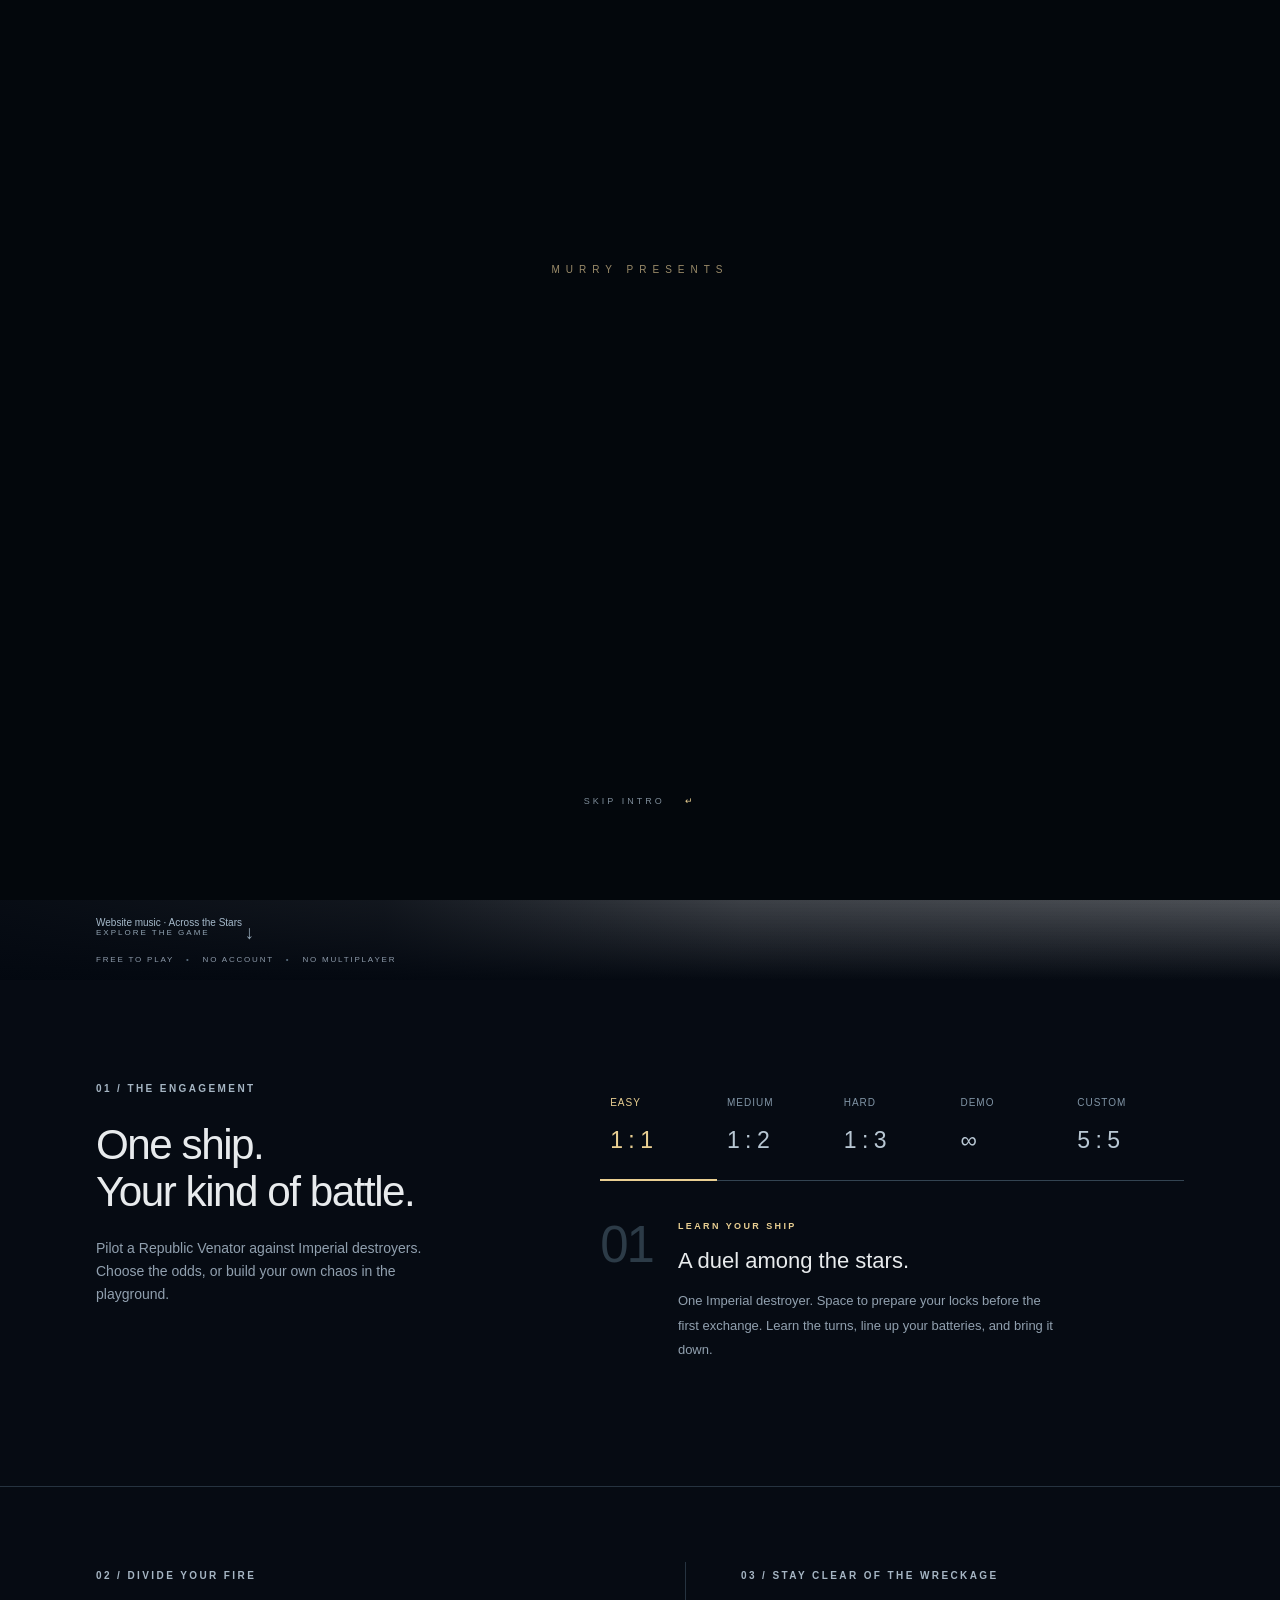
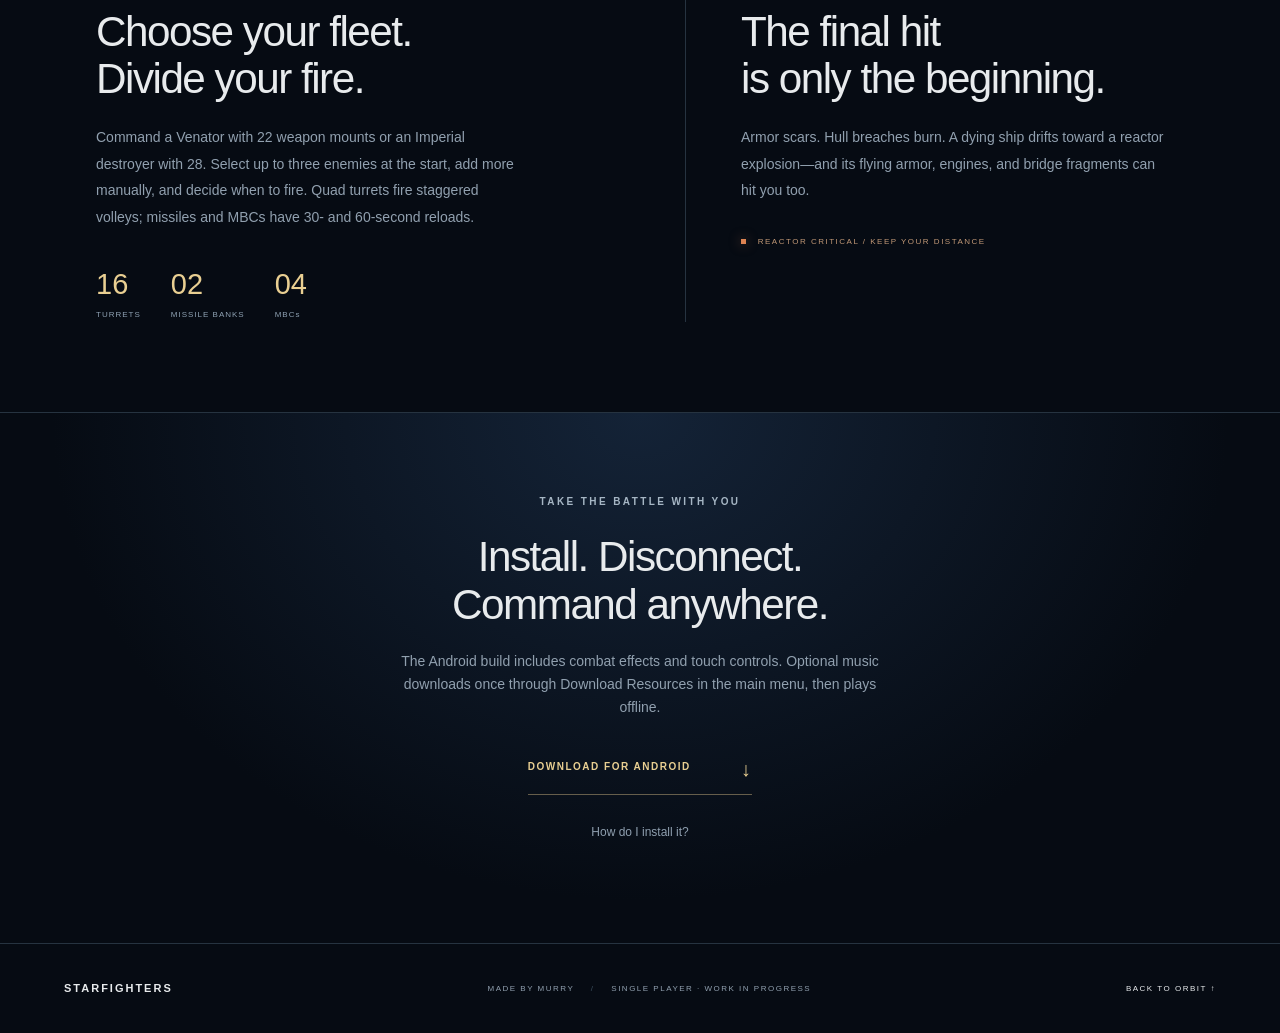
==== commit ee889992: "Release Starfighters 2.8" ====
--- a/index.html
+++ b/index.html
@@ -19,15 +19,15 @@
 <main>
 <section class="hero" aria-labelledby="hero-title">
 <iframe id="battle" src="battle.html?background=1" title="Live simulated capital ship free-for-all" tabindex="-1" aria-hidden="true" loading="eager"></iframe><div class="hero-shade"></div>
-<div class="hero-copy"><div class="eyebrow"><span class="line"></span> BY MURRY · CAPITAL SHIP WARFARE</div><h1 id="hero-title"><span>STARFIGHTERS</span>TAKE<br>COMMAND.</h1><p class="hero-description">A capital ship at your fingertips.<br>Divide your fire. Break their hulls. Survive the fallout.</p><div class="launch-actions"><a class="primary" id="play-now" href="battle.html"><span class="play-icon" aria-hidden="true">▶</span><span>PLAY NOW<small>Built-in effects · no extra music download</small></span><span class="arrow" aria-hidden="true">↗</span></a><a class="primary resource-launch" id="play-with-resources" href="battle.html?resources=1"><span>PLAY WITH RESOURCES<small>Download music once, then launch</small></span><span class="arrow" aria-hidden="true">↓</span></a><a class="secondary" id="android-download" href="downloads/Starfighters-Android.apk" download="Starfighters-Android.apk"><span aria-hidden="true">↓</span><span>INSTALL FOR ANDROID<small>Offline play · Android 8.0+</small></span></a></div><p id="resource-download-status" role="status"></p><div class="web-music-pack"><a href="resources/Starfighters-Music.sfpack" download="Starfighters-Music.sfpack">Download music pack · 36 MB</a><label>Load music pack<input id="website-music-pack" type="file" accept=".sfpack,application/octet-stream"></label><small>Optional for browser play. Android includes the soundtracks.</small></div><button id="website-music" class="website-music" aria-pressed="false">Website music · Across the Stars</button><p class="access-note">FREE TO PLAY <span>•</span> NO ACCOUNT <span>•</span> NO MULTIPLAYER</p></div>
+<div class="hero-copy"><div class="eyebrow"><span class="line"></span> BY MURRY · CAPITAL SHIP WARFARE</div><h1 id="hero-title"><span>STARFIGHTERS</span>TAKE<br>COMMAND.</h1><p class="hero-description">A capital ship at your fingertips.<br>Divide your fire. Break their hulls. Survive the fallout.</p><div class="launch-actions"><a class="primary" id="play-now" href="battle.html"><span class="play-icon" aria-hidden="true">▶</span><span>PLAY NOW<small>Built-in effects · no extra music download</small></span><span class="arrow" aria-hidden="true">↗</span></a><a class="primary resource-launch" id="play-with-resources" href="battle.html?resources=1"><span>PLAY WITH RESOURCES<small>Download music once, then launch</small></span><span class="arrow" aria-hidden="true">↓</span></a><a class="secondary" id="android-download" href="downloads/Starfighters-Android.apk?v=ea952826025b" download="Starfighters-Android.apk"><span aria-hidden="true">↓</span><span>INSTALL FOR ANDROID<small>Offline play · Android 8.0+</small></span></a></div><p id="resource-download-status" role="status"></p><div class="web-music-pack"><a href="resources/Starfighters-Music.sfpack" download="Starfighters-Music.sfpack">Download music pack · 36 MB</a><label>Load music pack<input id="website-music-pack" type="file" accept=".sfpack,application/octet-stream"></label><small>Optional for browser play. Android includes the soundtracks.</small></div><button id="website-music" class="website-music" aria-pressed="false">Website music · Across the Stars</button><p class="access-note">FREE TO PLAY <span>•</span> NO ACCOUNT <span>•</span> NO MULTIPLAYER</p></div>
 <div class="battle-caption"><span class="live-dot"></span><div>LIVE FLEET SIMULATION<small>FREE FOR ALL / IN-GAME ENGINE</small></div><button id="toggle-battle" aria-pressed="false" aria-label="Pause background battle">Ⅱ</button></div><a class="scroll-cue" href="#engagements">EXPLORE THE GAME <span>↓</span></a>
 </section>
 <section class="briefing" id="engagements" aria-labelledby="briefing-title"><div class="section-heading"><span class="eyebrow">01 / THE ENGAGEMENT</span><h2 id="briefing-title">One ship.<br>Your kind of battle.</h2><p>Pilot a Republic Venator against Imperial destroyers. Choose the odds, or build your own chaos in the playground.</p></div><div class="engagement-selector"><div class="engagement-tabs" role="tablist" aria-label="Explore game modes"><button role="tab" aria-selected="true" aria-controls="mode-detail" id="tab-easy" data-mode="easy">EASY <span>1 : 1</span></button><button role="tab" aria-selected="false" aria-controls="mode-detail" id="tab-medium" data-mode="medium" tabindex="-1">MEDIUM <span>1 : 2</span></button><button role="tab" aria-selected="false" aria-controls="mode-detail" id="tab-hard" data-mode="hard" tabindex="-1">HARD <span>1 : 3</span></button><button role="tab" aria-selected="false" aria-controls="mode-detail" id="tab-demo" data-mode="demo" tabindex="-1">DEMO <span>∞</span></button><button role="tab" aria-selected="false" aria-controls="mode-detail" id="tab-custom" data-mode="custom" tabindex="-1">CUSTOM <span>5 : 5</span></button></div><div class="mode-detail" id="mode-detail" role="tabpanel" aria-labelledby="tab-easy"><span class="mode-number" id="mode-number">01</span><div><p class="eyebrow" id="mode-label">LEARN YOUR SHIP</p><h3 id="mode-title">A duel among the stars.</h3><p id="mode-copy">One Imperial destroyer. Space to prepare your locks before the first exchange. Learn the turns, line up your batteries, and bring it down.</p></div></div></div></section>
 <section class="warfare" aria-label="Combat features"><div class="feature"><span class="eyebrow">02 / DIVIDE YOUR FIRE</span><h2>Choose your fleet.<br>Divide your fire.</h2><p>Command a Venator with 22 weapon mounts or an Imperial destroyer with 28. Select up to three enemies at the start, add more manually, and decide when to fire. Quad turrets fire staggered volleys; missiles and MBCs have 30- and 60-second reloads.</p><div class="weapon-line"><span>16 <small>TURRETS</small></span><span>02 <small>MISSILE BANKS</small></span><span>04 <small>MBCs</small></span></div></div><div class="feature fallout"><span class="eyebrow">03 / STAY CLEAR OF THE WRECKAGE</span><h2>The final hit<br>is only the beginning.</h2><p>Armor scars. Hull breaches burn. A dying ship drifts toward a reactor explosion—and its flying armor, engines, and bridge fragments can hit you too.</p><span class="danger-line"><i></i> REACTOR CRITICAL / KEEP YOUR DISTANCE</span></div></section>
-<section class="android-section" id="android"><span class="eyebrow">TAKE THE BATTLE WITH YOU</span><h2>Install. Disconnect.<br>Command anywhere.</h2><p>The Android build includes combat effects and touch controls. Optional music downloads once through Download Resources in the main menu, then plays offline.</p><a class="text-download" href="downloads/Starfighters-Android.apk" download="Starfighters-Android.apk" data-android>DOWNLOAD FOR ANDROID <span>↓</span></a><details><summary>How do I install it?</summary><ol><li>Download the APK on your Android phone or tablet.</li><li>Open the downloaded file. If Android asks, allow this browser or file manager to install this app, then confirm Install.</li><li>Open STARFIGHTERS and rotate your device to landscape.</li></ol><p>Android 8.0 or later. iPhone and iPad are unsupported.</p></details></section>
+<section class="android-section" id="android"><span class="eyebrow">TAKE THE BATTLE WITH YOU</span><h2>Install. Disconnect.<br>Command anywhere.</h2><p>The Android build includes combat effects and touch controls. Optional music downloads once through Download Resources in the main menu, then plays offline.</p><a class="text-download" href="downloads/Starfighters-Android.apk?v=ea952826025b" download="Starfighters-Android.apk" data-android>DOWNLOAD FOR ANDROID <span>↓</span></a><details><summary>How do I install it?</summary><ol><li>Download the APK on your Android phone or tablet.</li><li>Open the downloaded file. If Android asks, allow this browser or file manager to install this app, then confirm Install.</li><li>Open STARFIGHTERS and rotate your device to landscape.</li></ol><p>Android 8.0 or later. iPhone and iPad are unsupported.</p></details></section>
 </main>
 <footer><a class="brand" href="#">STARFIGHTERS</a><p>MADE BY MURRY <span>/</span> SINGLE PLAYER · WORK IN PROGRESS</p><a href="#">BACK TO ORBIT ↑</a></footer>
-<dialog id="platform-dialog" aria-labelledby="platform-title"><button class="close" data-close aria-label="Close platform message">×</button><span class="eyebrow">CHOOSE YOUR PLATFORM</span><h2 id="platform-title">Windows is cleared for launch.</h2><p id="platform-message">Browser play is available on Windows. On Android, install the game to play.</p><a class="primary" href="downloads/Starfighters-Android.apk" download="Starfighters-Android.apk" data-android>DOWNLOAD FOR ANDROID ↓</a><button class="dialog-back" data-close>Back to the fleet</button></dialog>
+<dialog id="platform-dialog" aria-labelledby="platform-title"><button class="close" data-close aria-label="Close platform message">×</button><span class="eyebrow">CHOOSE YOUR PLATFORM</span><h2 id="platform-title">Windows is cleared for launch.</h2><p id="platform-message">Browser play is available on Windows. On Android, install the game to play.</p><a class="primary" href="downloads/Starfighters-Android.apk?v=ea952826025b" download="Starfighters-Android.apk" data-android>DOWNLOAD FOR ANDROID ↓</a><button class="dialog-back" data-close>Back to the fleet</button></dialog>
 <dialog id="install-dialog" aria-labelledby="install-title"><button class="close" data-close aria-label="Close installation guide">×</button><span class="eyebrow">ANDROID / OFFLINE EDITION</span><h2 id="install-title">Your fleet is downloading.</h2><p>On your Android device, open <b>Starfighters-Android.apk</b> from Downloads. Approve the installation when Android asks, then open STARFIGHTERS.</p><p class="muted">Downloading on Windows? Transfer the APK to your Android phone to install it. No Windows installation is needed.</p><button class="dialog-back" data-close>Understood</button></dialog>
 <dialog id="manual-dialog" aria-labelledby="manual-title"><button class="close" data-close aria-label="Close flight manual">×</button><span class="eyebrow">FLIGHT MANUAL / WINDOWS</span><h2 id="manual-title">Know your command deck.</h2><dl class="controls"><dt>W / S</dt><dd>Forward / slow reverse</dd><dt>A / D</dt><dd>Steer while moving; side thrust near a stop</dd><dt>Q / E</dt><dd>Rotate</dd><dt>LEFT SHIFT</dt><dd>Hold for turbo</dd><dt>SPACE</dt><dd>Four staggered lasers per turret volley</dd><dt>M / N</dt><dd>Missile salvo / charge an MBC</dd><dt>TRIPLE W / S</dt><dd>Enable auto-forward / cancel and coast</dd><dt>CLICK</dt><dd>Select targets or an ally to take control</dd><dt>P</dt><dd>Pause and settings</dd><dt>DRAG / SCROLL</dt><dd>Orbit / zoom</dd></dl><p class="muted">Custom battles let you choose either faction and fleet sizes. Demo retains enemy spawning, AI, invincibility, the immortal dummy, and touch controls.</p></dialog>
 <noscript><p class="noscript">Enable JavaScript for the intro and platform selection. Browser play is for Windows. Android visitors can use the download link.</p></noscript><script type="module">// Optional music resources. No network request occurs until download() is called.
@@ -72,40 +72,55 @@
 function musicForBattle(session,map,difficulty,choice='none'){if(session==='menu')return 'march-resistance';if(session==='website')return 'across-stars';return session==='battle'?['','heroes','duel-fates','betrayal'][difficulty]||'none':choice;}
 function craftAudioProfile(craft){const type=craft.craftType||(craft.isBomber?(craft.faction==='imperial'?'tieBomber':'yWing'):craft.faction);return {imperial:{laser:'tie-laser',engine:'tie-flyby'},republic:{laser:'xwing-laser',engine:'xwing-engine'},tieBomber:{laser:'tiebomber-laser',engine:'tiebomber-engine',launch:'tiebomber-launch'},yWing:{laser:'ywing-laser',engine:'ywing-engine',launch:'ywing-launch'}}[type]||{laser:'xwing-laser',engine:'xwing-engine'};}
 function createBattleAudio(assets={},Context=globalThis.AudioContext||globalThis.webkitAudioContext,MediaAudio=globalThis.Audio){
- let ctx=null,master=null,compressor=null,listener={x:0,y:0,z:0},listenerYaw=0,enabled=false,time=0,paused=false,musicKey='none',musicVoice=null,musicLoading=false,musicError='',nextAmbience=0,smallPoll=0;const externalBytes=new Map(),buffers=new Map(),voices=new Set(),loops=new Map(),seen=new WeakSet(),alerts=new Map(),lastHits=new Map(),lastDefenseShots=new Map(),dishPhases=new Map(),settings={master:.65,effects:.65,music:.8,ambience:.18},stats={played:0,dropped:0},limits={voices:40,engines:10};let observed=null;
- function gainAt(p,range=20000){if(!p)return 1;const d=Math.hypot(p.x-listener.x,(p.y||0)-listener.y,p.z-listener.z);return d>range?0:1/(1+(d/1800)**2);}
+ let ctx=null,master=null,compressor=null,listener={x:0,y:0,z:0},listenerYaw=0,enabled=false,time=0,paused=false,musicKey='none',musicVoice=null,musicLoading=false,musicError='',nextAmbience=0,smallPoll=0;const externalBytes=new Map(),buffers=new Map(),voices=new Set(),loops=new Map(),seen=new WeakSet(),alerts=new Map(),lastHits=new Map(),lastDefenseShots=new Map(),shieldHits=new Map(),dishPhases=new Map(),settings={master:.65,effects:.65,music:.8,ambience:.18},stats={played:0,dropped:0},limits={voices:40,engines:10};let observed=null,nextShieldAt=0,shieldCue=0;
+ function gainAt(p,range=20000){if(!p)return 1;const x=p.x-listener.x,y=(p.y||0)-listener.y,z=p.z-listener.z,distanceSq=x*x+y*y+z*z;return distanceSq>range*range?0:1/(1+distanceSq/3240000);}
  function output(p,volume,bus='effects'){const gain=ctx.createGain(),spatial=ctx.createGain(),pan=ctx.createStereoPanner();gain.gain.value=Math.max(0,volume*settings[bus]);spatial.gain.value=gainAt(p);const dx=p?p.x-listener.x:0,dz=p?p.z-listener.z:0;pan.pan.value=Math.max(-.9,Math.min(.9,(Math.sin(listenerYaw)*dx+Math.cos(listenerYaw)*dz)/1800));gain.connect(spatial);spatial.connect(pan);pan.connect(master);return {gain,spatial,pan,position:p};}
  function clean(v){voices.delete(v);try{v.source.disconnect();v.gain.disconnect();v.spatial?.disconnect();v.pan.disconnect();}catch{}}
- function sample(key,p,volume=.1,duration=null,priority=1,loop=false,bus='effects'){
+ function sample(key,p,volume=.1,duration=null,priority=1,loop=false,bus='effects',rate=1){
   if(!ctx||!enabled||paused||volume*gainAt(p)<.001)return null;const buffer=buffers.get(key);if(!buffer)return null;
   if(voices.size>=limits.voices){const victim=[...voices].find(v=>!v.loop&&v.priority<priority);if(!victim){stats.dropped++;return null;}try{victim.source.stop();}catch{}clean(victim);}
-  const source=ctx.createBufferSource(),o=output(p,volume,bus),v={source,...o,priority,loop,key};source.buffer=buffer;source.loop=loop;source.connect(o.gain);source.onended=()=>clean(v);voices.add(v);source.start();if(duration){const life=loop?duration:Math.min(duration,buffer.duration),level=Math.max(.0001,o.gain.gain.value),now=ctx.currentTime;o.gain.gain.setValueAtTime(.0001,now);o.gain.gain.exponentialRampToValueAtTime(level,now+Math.min(.008,life*.1));o.gain.gain.setValueAtTime(level,now+Math.max(.009,life-.025));o.gain.gain.exponentialRampToValueAtTime(.0001,now+life);source.stop(now+life+.005);}stats.played++;return v;
+  const source=ctx.createBufferSource(),o=output(p,volume,bus),v={source,...o,priority,loop,key};source.buffer=buffer;if(rate!==1&&source.playbackRate)source.playbackRate.value=rate;source.loop=loop;source.connect(o.gain);source.onended=()=>clean(v);voices.add(v);source.start();if(duration){const life=loop?duration:Math.min(duration,buffer.duration/rate),level=Math.max(.0001,o.gain.gain.value),now=ctx.currentTime;o.gain.gain.setValueAtTime(.0001,now);o.gain.gain.exponentialRampToValueAtTime(level,now+Math.min(.008,life*.1));o.gain.gain.setValueAtTime(level,now+Math.max(.009,life-.025));o.gain.gain.exponentialRampToValueAtTime(.0001,now+life);source.stop(now+life+.005);}stats.played++;return v;
  }
  function tone(kind,p,volume=.1,duration=.3,priority=2){if(!ctx||!enabled||paused||voices.size>=limits.voices||volume*gainAt(p)<.001)return;const o=output(p,volume),osc=ctx.createOscillator(),filter=ctx.createBiquadFilter(),now=ctx.currentTime;osc.type=kind==='shield'?'sine':kind==='missile'?'sawtooth':'triangle';const high=kind==='shield'?750:kind==='missile'?120:kind==='charge'?70:180;osc.frequency.setValueAtTime(high,now);osc.frequency.exponentialRampToValueAtTime(kind==='charge'?650:Math.max(25,high*.15),now+duration);filter.type='lowpass';filter.frequency.value=kind==='shield'?1400:kind==='missile'?380:700;osc.connect(filter);filter.connect(o.gain);o.gain.gain.setValueAtTime(volume*settings.effects,now);o.gain.gain.exponentialRampToValueAtTime(.0001,now+duration);const v={source:osc,...o,priority,loop:false};voices.add(v);osc.onended=()=>{filter.disconnect();clean(v);};osc.start();osc.stop(now+duration);stats.played++;}
  function stop(v){if(!v)return;try{v.source.stop();v.filter?.disconnect();}catch{}clean(v);}
  async function decode(key,bytes){if(!ctx)return false;try{buffers.set(key,await ctx.decodeAudioData(bytes.slice(0)));return true;}catch{return false;}}
  async function unlock(){if(!Context)return false;if(!ctx){ctx=new Context();master=ctx.createGain();compressor=ctx.createDynamicsCompressor();compressor.threshold.value=-18;compressor.knee.value=18;compressor.ratio.value=6;master.connect(compressor);compressor.connect(ctx.destination);master.gain.value=settings.master;await Promise.all(Object.entries(assets).map(([key,base64])=>decode(key,Uint8Array.from(atob(base64),c=>c.charCodeAt(0)).buffer)));}enabled=true;await ctx.resume();musicVoice?.media?.play()?.catch(()=>{});return true;}
  function startMusic(key){if(!ctx||!enabled||paused)return null;const bytes=externalBytes.get(key);if(bytes&&MediaAudio){const media=new MediaAudio(),url=URL.createObjectURL(new Blob([bytes],{type:audioFileMime(bytes)})),node=ctx.createMediaElementSource(media),o=output(null,1,'music');media.src=url;media.loop=true;media.preload='metadata';node.connect(o.gain);media.onerror=()=>{musicError='This music file could not be played.';};media.play().catch(()=>{musicError='Tap to enable music.';});return {media,...o,key,loop:true,source:{stop(){media.pause();media.removeAttribute('src');media.load();URL.revokeObjectURL(url);},disconnect(){node.disconnect();}}};}if(bytes&&!buffers.has(key)&&!musicLoading){musicLoading=true;decode(key,bytes).finally(()=>musicLoading=false);}return sample(key,null,1,null,0,true,'music');}
- function reset(){stop(musicVoice);for(const v of [...voices,...loops.values()])stop(v);loops.clear();alerts.clear();lastHits.clear();lastDefenseShots.clear();dishPhases.clear();musicVoice=null;musicKey='none';nextAmbience=0;}
+ function reset(){stop(musicVoice);for(const v of [...voices,...loops.values()])stop(v);loops.clear();alerts.clear();lastHits.clear();lastDefenseShots.clear();shieldHits.clear();nextShieldAt=time;shieldCue=0;dishPhases.clear();musicVoice=null;musicKey='none';nextAmbience=0;}
  function event(e){if(!enabled||paused||e.target?.isFighter&&e.type!=='fighter-explosion')return;const owner=e.owner,target=e.target,p=e.x!==undefined?{x:e.x,y:e.y||0,z:e.z}:target?.flight||owner?.flight,own=target===observed||owner===observed;
-  if(e.type==='fired'){const state=owner?.armament?.[e.kind]?.[e.index],m=state?.mount;const origin=m?audioHardpoint(owner,m):p;if(e.kind==='normal')sample(owner?.faction==='imperial'?'tie-laser':'republic-laser',origin,owner===observed?.18:.1,.32,own?4:2);else if(e.kind==='mbc'){const v=sample('mbc-beam',origin,.3,10,4);if(v)v.beamState=state;}else tone('missile',origin,.13,.45,3);return;}
+  if(e.type==='fired'){const state=owner?.armament?.[e.kind]?.[e.index],m=state?.mount;const origin=m?audioHardpoint(owner,m):p;if(e.kind==='broadside')sample('venator-broadside',p,.23,.8,4);else if(e.kind==='normal')sample(owner?.faction==='imperial'?'tie-laser':'republic-laser',origin,owner===observed?.18:.1,.32,own?4:2);else if(e.kind==='mbc'){const v=sample('mbc-beam',origin,.3,owner?.faction==='republic'?25:10,4,true);if(v)v.beamState=state;}else tone('missile',origin,.13,.45,3);return;}
   if(e.type==='respawn-jump'){sample(target?.faction==='imperial'?'imperial-jump':'hyperspace',p,.35,3,5);return;}
   if(e.type==='charging'){tone('charge',p,.08,3,3);return;}
   if(e.type==='explosion'){sample(target?.faction==='imperial'?'imperial-hull':'republic-destroyed',p,own?.6:.35,4,6);tone('missile',p,own?.4:.2,2,6);sample('hyperspace',p,.08,1,2);return;}
   if(e.type==='ground-impact'){tone('missile',p,.5,1.4,5);return;}
   if(e.type==='fighter-explosion'){sample('bomb-impact-'+(target?.faction||owner?.faction||'imperial'),p,.075,1,1);return;}
-  if(e.damage>0){const key=target?.id||'hit',last=lastHits.get(key)||-Infinity;if(time-last<.09)return;lastHits.set(key,time);const missile=e.kind==='missile';if(missile&&owner?.isBomber)sample('bomb-impact-'+owner.faction,own?null:p,own?.55:.36,2.2,6);if(missile||e.hullDamage>0)sample(target?.faction==='imperial'?'imperial-hull':'republic-hull',own?null:p,missile?(own?.4:.2):own?.1:.045,missile?.9:.35,missile?5:3);if(e.shieldDamage>0)sample('shield-heavy',own?null:p,own?.3:.13,.5,4);if(missile||!e.shieldDamage)tone(missile?'missile':'hull',own?null:p,missile?(own?.65:.32):own?.16:.07,missile?.8:.2,missile?6:3);}
+  if(e.shieldDamage>0){
+   const key=target?.id||target||'shield',state=shieldHits.get(key)||{hits:0,nextAt:0};
+   shieldHits.set(key,state);state.hits=(state.hits+1)%5;
+   const isLocal=target===observed;
+   if(state.hits===0&&time>=state.nextAt&&(isLocal||time>=nextShieldAt)){
+    const cue=shieldCue%2?'shield-soft-ripple':'shield-soft-thump';
+    if(sample(cue,isLocal?null:p,isLocal?.24:.10,.54,4)){shieldCue++;state.nextAt=time+.22;if(!isLocal)nextShieldAt=time+.09;}
+   }
+  }
+  if(e.damage>0&&(e.hullDamage>0||!e.shieldDamage||e.kind==='missile')){
+   const key=target?.id||'hit',last=lastHits.get(key)??-Infinity;if(time-last<.09)return;lastHits.set(key,time);
+   const missile=e.kind==='missile',bomb=e.warhead==='heavy-missile'||missile&&owner?.isBomber;
+   if(bomb)sample('bomb-impact-'+(owner?.faction||'imperial'),own?null:p,own?.17:.10,1.5,4);
+   if((missile&&!bomb)||e.hullDamage>0)sample(target?.faction==='imperial'?'imperial-hull':'republic-hull',own?null:p,bomb?(own?.075:.035):missile?(own?.4:.2):own?.1:.045,missile?.9:.35,missile?5:3);
+   if(!bomb&&(missile||!e.shieldDamage))tone(missile?'missile':'hull',own?null:p,missile?(own?.65:.32):own?.16:.07,missile?.8:.2,missile?6:3);
+  }
  }
  function update({dt=0,combatTime=null,camera,selected,ships=[],fighters=[],bullets=[],shots=[],listenerPosition=null,beams=[],groundDishes=[],ranges,planet=false,active=true,touch=false,session='demo',map='space',difficulty=1,music='none'}={}){
   time+=dt;observed=selected;limits.voices=touch?24:40;limits.engines=touch?8:12;if(camera){listener=listenerPosition||{x:camera.position.x,y:camera.position.y,z:camera.position.z};listenerYaw=camera.rotation?.y||0;}if(!ctx||!enabled)return;if(master)master.gain.setTargetAtTime(active?settings.master:0,ctx.currentTime,.15);paused=!active;if(!active)return;
   for(const v of [...voices]){if(v.beamState&&!v.beamState.beamId){stop(v);continue;}if(v.position&&v.spatial)v.spatial.gain.setTargetAtTime(gainAt(v.position),ctx.currentTime,.15);}
   const desired=musicForBattle(session,map,difficulty,music);if(desired!==musicKey||!musicVoice&&(buffers.has(desired)||externalBytes.has(desired))){stop(musicVoice);musicVoice=null;musicKey=desired;if(desired!=='none')musicVoice=startMusic(desired);}
-  const currentIds=new Set(ships.map(s=>s.id));for(const id of lastDefenseShots.keys())if(!currentIds.has(id))lastDefenseShots.delete(id);for(const id of alerts.keys())if(!currentIds.has(id))alerts.delete(id);if(lastHits.size>512)for(const id of lastHits.keys())if(!currentIds.has(id))lastHits.delete(id);
+  const currentIds=new Set(ships.map(s=>s.id));for(const id of lastDefenseShots.keys())if(!currentIds.has(id))lastDefenseShots.delete(id);for(const id of alerts.keys())if(!currentIds.has(id))alerts.delete(id);if(lastHits.size>512)for(const id of lastHits.keys())if(!currentIds.has(id))lastHits.delete(id);for(const id of shieldHits.keys())if(typeof id==='string'&&id!=='shield'&&!currentIds.has(id))shieldHits.delete(id);
   const alarmTime=combatTime??time;
   for(const ship of ships){
    if(ship.health<=0||ship.arriving)continue;let state=alerts.get(ship.id);if(!state){state={nextAt:0,hullAt:0,critical:false,criticalUntil:0,voiceUntil:0};alerts.set(ship.id,state);}
    const low=ship.health/ship.maxHealth<=.25||ship.maxShield>0&&ship.shield/ship.maxShield<=.25,safe=ship.health/ship.maxHealth>.3&&(!ship.maxShield||ship.shield/ship.maxShield>.3),underAttack=ship.shield<=0&&Number.isFinite(ship.lastHullHit)&&alarmTime-ship.lastHullHit<3;
-   const warn=duration=>{stop(state.voice);state.voice=sample(ship.faction==='imperial'?'imperial-alert':'republic-alert',ship===selected?null:ship.flight,ship===selected?.32:.1,duration,5,true);state.voiceUntil=alarmTime+duration;};
+   const warn=duration=>{stop(state.voice);state.voice=sample(ship.faction==='imperial'?'imperial-alert':'republic-alert',ship===selected?null:ship.flight,ship===selected?.32:.1,duration,5,true,'effects',.88);state.voiceUntil=alarmTime+duration;};
    if(safe)state.critical=false;
    if(low&&!state.critical){warn(15);state.critical=true;state.criticalUntil=alarmTime+15;if(underAttack)state.hullAt=alarmTime+30;}
    if(alarmTime<state.criticalUntil)continue;
@@ -113,10 +128,16 @@
    if(combatAlertInRange(ship,ships,ranges)&&alarmTime>=state.nextAt&&alarmTime>=state.voiceUntil){warn(10);state.nextAt=alarmTime+120;}
   }
 
-  for(const b of [...shots,...bullets].sort((a,b)=>gainAt(b)-gainAt(a))){if(seen.has(b))continue;seen.add(b);if(b.owner?.isFighter){const profile=craftAudioProfile(b.owner);if(b.kind==='missile'){if(profile.launch)sample(profile.launch,b,.24,1.2,3);else tone('missile',b,.09,.5,1);}else sample(profile.laser,b,.08,.46,2);}else if(b.defense){const id=b.owner?.id||'defense';if(time>=(lastDefenseShots.get(id)||0)){lastDefenseShots.set(id,time+(touch?.12:.09));sample(b.owner?.faction==='imperial'?'tie-laser':'republic-laser',b,.004,.22,0);}}}
+  const pendingShots=[];
+  for(const batch of [shots,bullets])for(const b of batch){
+   if(seen.has(b))continue;seen.add(b);
+   const gain=gainAt(b);if(gain>(b.defense?.25:.004))pendingShots.push({b,gain});
+  }
+  pendingShots.sort((a,b)=>b.gain-a.gain);
+  for(const {b} of pendingShots){if(b.owner?.isFighter){const profile=craftAudioProfile(b.owner);if(b.kind==='missile'){if(profile.launch)sample(profile.launch,b,.11,1.2,3);else tone('missile',b,.09,.5,1);}else sample(profile.laser,b,.08,.46,2);}else if(b.defense){const id=b.owner?.id||'defense';if(time>=(lastDefenseShots.get(id)||0)){lastDefenseShots.set(id,time+(touch?.16:.14));sample(b.owner?.faction==='imperial'?'tie-laser':'republic-laser',b,.004,.22,0);}}}
   const wanted=new Set(),nearest=ships.filter(s=>s.health>0&&!s.arriving).sort((a,b)=>gainAt(b.flight)-gainAt(a.flight)).slice(0,4);for(const s of nearest){const id='capital-'+s.id;wanted.add(id);let v=loops.get(id);if(!v){v=sample(s.faction==='imperial'?'imperial-engine':'republic-engine',audioHardpoint(s,{x:-20,y:1,z:0}),.1,null,4,true);if(!v)continue;loops.set(id,v);}const engine=audioHardpoint(s,{x:-20,y:1,z:0});v.position=engine;if(v.source.playbackRate)v.source.playbackRate.setTargetAtTime(s.flight.boostActive?1.16:1,ctx.currentTime,.4);v.pan.pan.setTargetAtTime(Math.max(-.9,Math.min(.9,(Math.sin(listenerYaw)*(engine.x-listener.x)+Math.cos(listenerYaw)*(engine.z-listener.z))/1800)),ctx.currentTime,.15);v.gain.gain.setTargetAtTime((s===selected?.09:.08)*settings.effects*(s.flight.boostActive?1.6:1),ctx.currentTime,.2);}
   if(time>=smallPoll){smallPoll=time+.3;const near=fighters.filter(f=>f.health>0&&gainAt(f.flight)>.03).sort((a,b)=>gainAt(b.flight)-gainAt(a.flight)).slice(0,limits.engines-4);for(const f of near){const id='craft-'+f.id;wanted.add(id);if(!loops.has(id)){const v=sample(craftAudioProfile(f).engine,f.flight,f.isBomber?.09:.065,null,2,true);if(v)loops.set(id,v);}const v=loops.get(id);if(v){if(v.source.playbackRate)v.source.playbackRate.setTargetAtTime(1,ctx.currentTime,.2);v.gain.gain.setTargetAtTime((f.isBomber?.09:.065)*settings.effects,ctx.currentTime,.15);v.pan.pan.setTargetAtTime(Math.max(-.9,Math.min(.9,(f.flight.z-listener.z)/1400)),ctx.currentTime,.15);}}}else for(const [id] of loops)if(id.startsWith('craft-'))wanted.add(id);
-  for(const ship of ships){if(!ship.destruction||ship.destruction.exploded||ship.arriving)continue;const id='emergency-'+ship.id,p=ship.flight,state=alerts.get(ship.id);if(state?.voice){stop(state.voice);state.voice=null;}wanted.add(id);let v=loops.get(id);if(!v){v=sample(ship.faction==='imperial'?'imperial-alert':'republic-alert',p,.3,null,5,true);if(v){v.source.loopEnd=10;loops.set(id,v);}}if(v){v.gain.gain.setTargetAtTime(.3*settings.effects,ctx.currentTime,.15);v.pan.pan.setTargetAtTime(Math.max(-.9,Math.min(.9,(Math.sin(listenerYaw)*(p.x-listener.x)+Math.cos(listenerYaw)*(p.z-listener.z))/1800)),ctx.currentTime,.15);}}
+  for(const ship of ships){if(!ship.destruction||ship.destruction.exploded||ship.arriving)continue;const id='emergency-'+ship.id,p=ship.flight,state=alerts.get(ship.id);if(state?.voice){stop(state.voice);state.voice=null;}wanted.add(id);let v=loops.get(id);if(!v){v=sample(ship.faction==='imperial'?'imperial-alert':'republic-alert',p,.3,null,5,true,'effects',.88);if(v){v.source.loopEnd=10;loops.set(id,v);}}if(v){v.gain.gain.setTargetAtTime(.3*settings.effects,ctx.currentTime,.15);v.pan.pan.setTargetAtTime(Math.max(-.9,Math.min(.9,(Math.sin(listenerYaw)*(p.x-listener.x)+Math.cos(listenerYaw)*(p.z-listener.z))/1800)),ctx.currentTime,.15);}}
   if((planet||map==='coruscant')&&['battle','custom','endless','demo'].includes(session)){wanted.add('distant-war');let v=loops.get('distant-war');if(!v){v=sample('distant-war',null,.3,null,1,true,'ambience');if(v)loops.set('distant-war',v);}if(v)v.gain.gain.setTargetAtTime(.3*settings.ambience,ctx.currentTime,.3);}
   for(const [id,v] of loops)if(!wanted.has(id)){stop(v);loops.delete(id);}
 
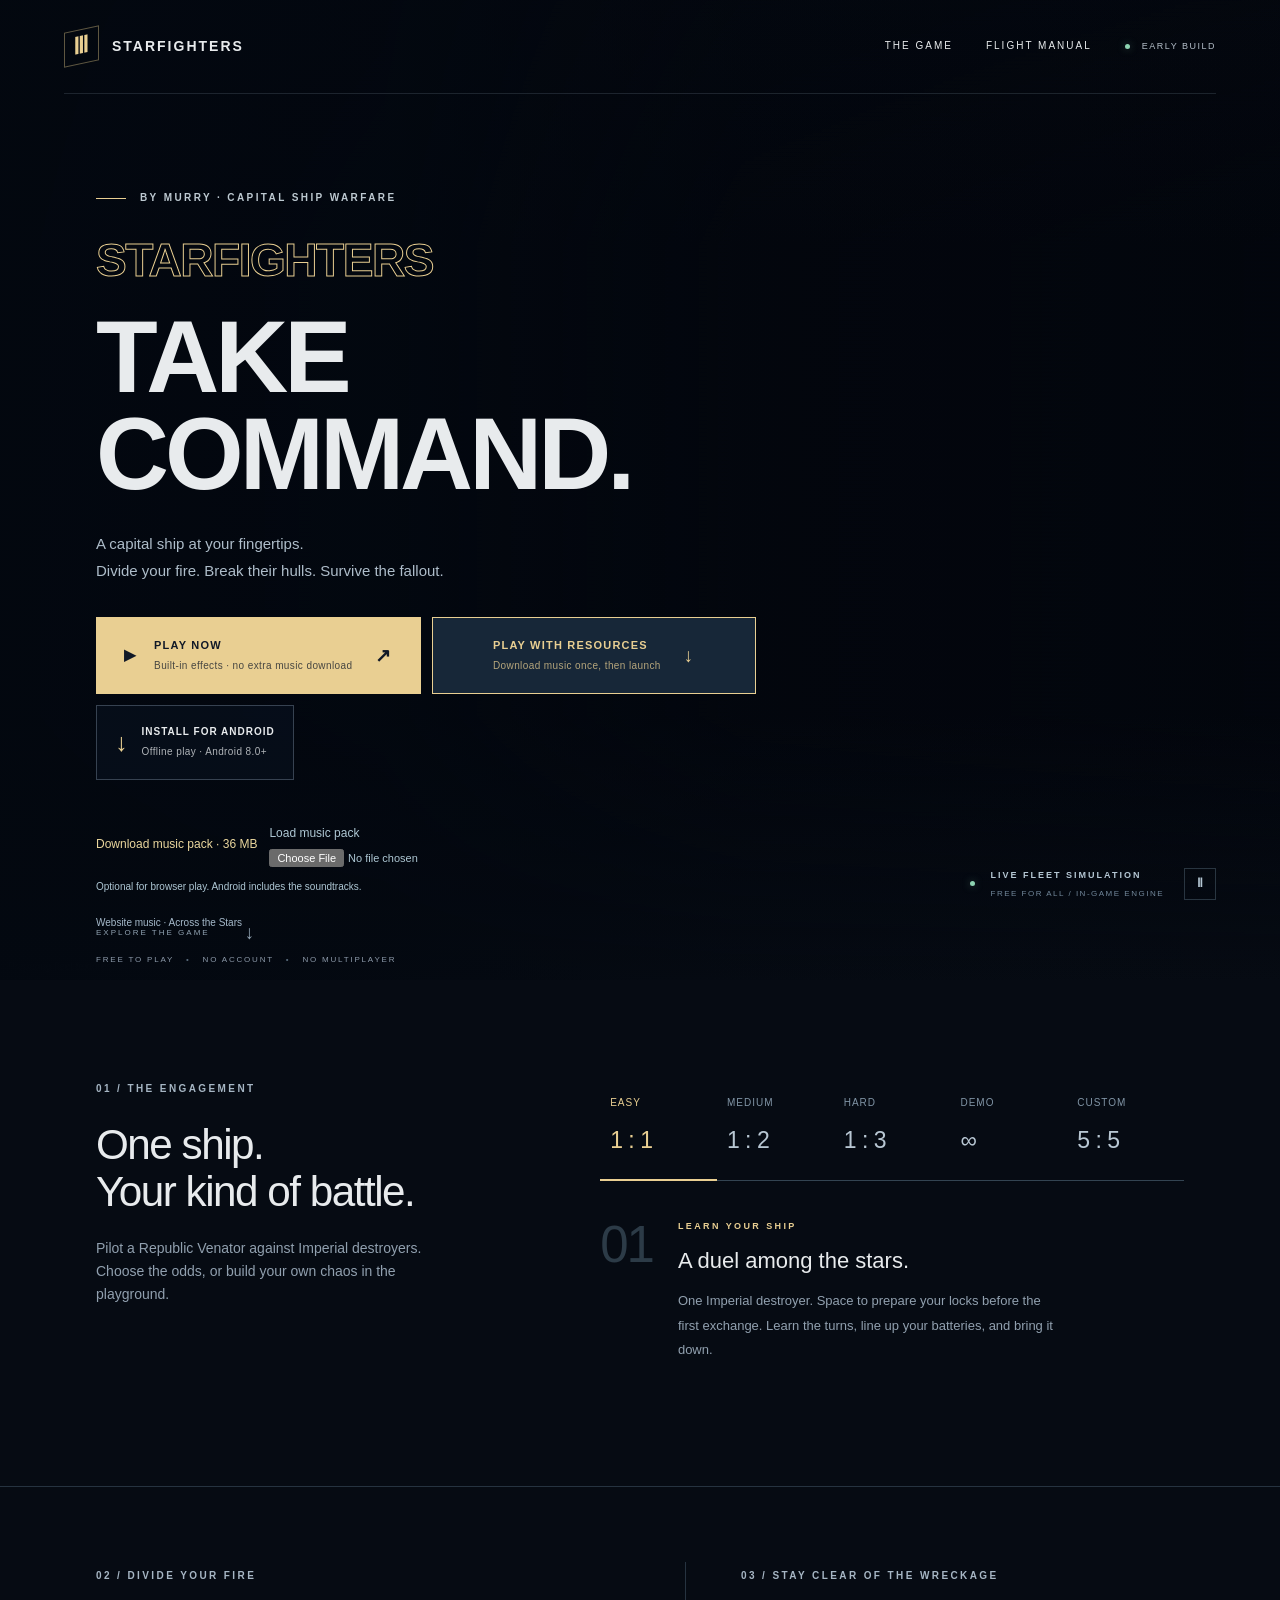
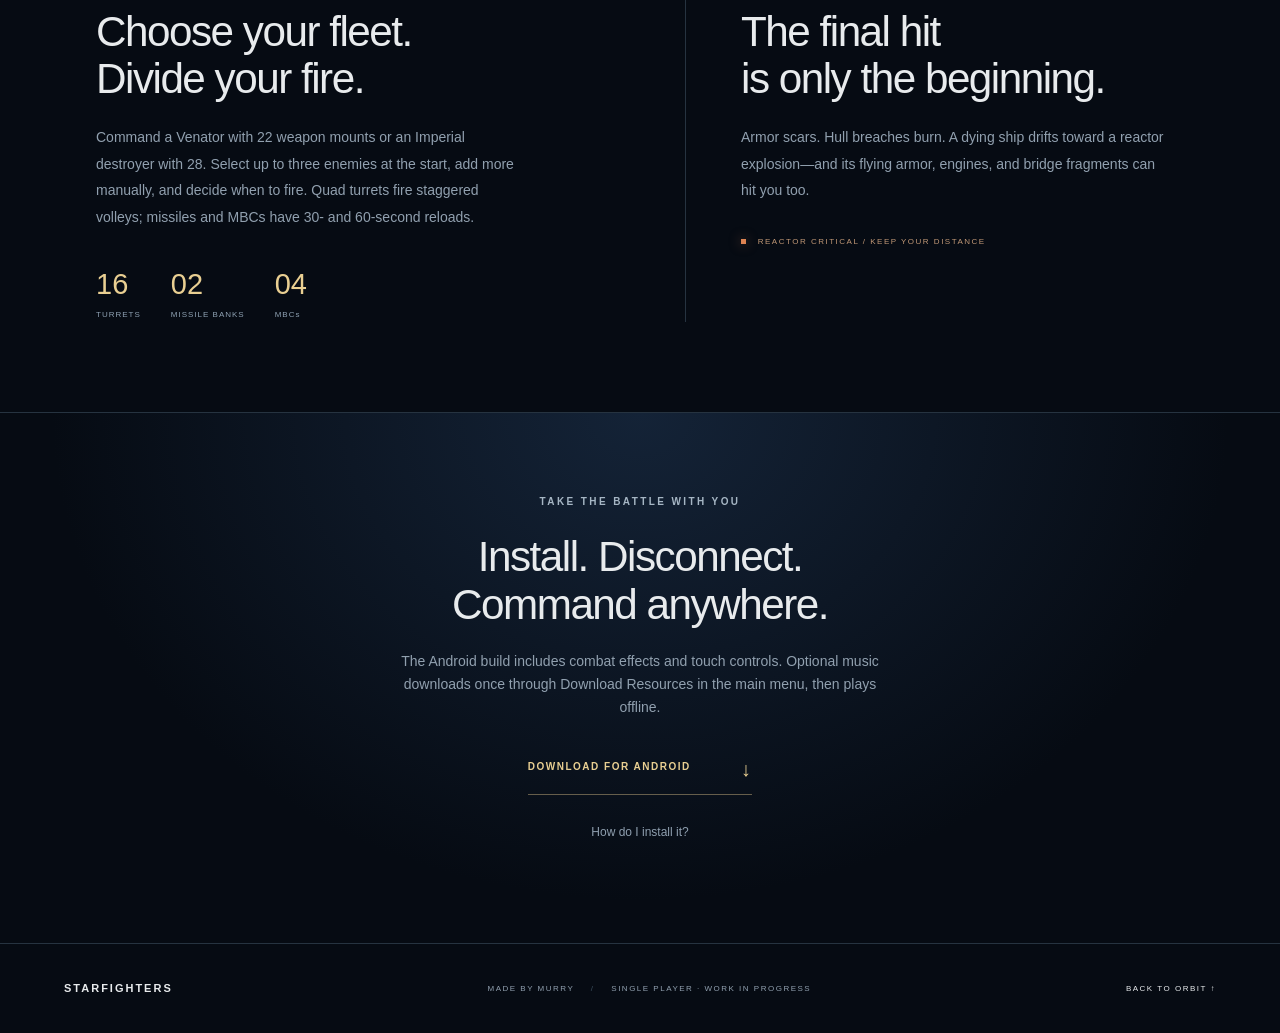
==== commit a1af1ce3: "Release Starfighters 2.8.1" ====
--- a/index.html
+++ b/index.html
@@ -19,15 +19,15 @@
 <main>
 <section class="hero" aria-labelledby="hero-title">
 <iframe id="battle" src="battle.html?background=1" title="Live simulated capital ship free-for-all" tabindex="-1" aria-hidden="true" loading="eager"></iframe><div class="hero-shade"></div>
-<div class="hero-copy"><div class="eyebrow"><span class="line"></span> BY MURRY · CAPITAL SHIP WARFARE</div><h1 id="hero-title"><span>STARFIGHTERS</span>TAKE<br>COMMAND.</h1><p class="hero-description">A capital ship at your fingertips.<br>Divide your fire. Break their hulls. Survive the fallout.</p><div class="launch-actions"><a class="primary" id="play-now" href="battle.html"><span class="play-icon" aria-hidden="true">▶</span><span>PLAY NOW<small>Built-in effects · no extra music download</small></span><span class="arrow" aria-hidden="true">↗</span></a><a class="primary resource-launch" id="play-with-resources" href="battle.html?resources=1"><span>PLAY WITH RESOURCES<small>Download music once, then launch</small></span><span class="arrow" aria-hidden="true">↓</span></a><a class="secondary" id="android-download" href="downloads/Starfighters-Android.apk?v=ea952826025b" download="Starfighters-Android.apk"><span aria-hidden="true">↓</span><span>INSTALL FOR ANDROID<small>Offline play · Android 8.0+</small></span></a></div><p id="resource-download-status" role="status"></p><div class="web-music-pack"><a href="resources/Starfighters-Music.sfpack" download="Starfighters-Music.sfpack">Download music pack · 36 MB</a><label>Load music pack<input id="website-music-pack" type="file" accept=".sfpack,application/octet-stream"></label><small>Optional for browser play. Android includes the soundtracks.</small></div><button id="website-music" class="website-music" aria-pressed="false">Website music · Across the Stars</button><p class="access-note">FREE TO PLAY <span>•</span> NO ACCOUNT <span>•</span> NO MULTIPLAYER</p></div>
+<div class="hero-copy"><div class="eyebrow"><span class="line"></span> BY MURRY · CAPITAL SHIP WARFARE</div><h1 id="hero-title"><span>STARFIGHTERS</span>TAKE<br>COMMAND.</h1><p class="hero-description">A capital ship at your fingertips.<br>Divide your fire. Break their hulls. Survive the fallout.</p><div class="launch-actions"><a class="primary" id="play-now" href="battle.html"><span class="play-icon" aria-hidden="true">▶</span><span>PLAY NOW<small>Built-in effects · no extra music download</small></span><span class="arrow" aria-hidden="true">↗</span></a><a class="primary resource-launch" id="play-with-resources" href="battle.html?resources=1"><span>PLAY WITH RESOURCES<small>Download music once, then launch</small></span><span class="arrow" aria-hidden="true">↓</span></a><a class="secondary" id="android-download" href="downloads/Starfighters-Android.apk?v=bd344eb9b7ce" download="Starfighters-Android.apk"><span aria-hidden="true">↓</span><span>INSTALL FOR ANDROID<small>Offline play · Android 8.0+</small></span></a></div><p id="resource-download-status" role="status"></p><div class="web-music-pack"><a href="resources/Starfighters-Music.sfpack" download="Starfighters-Music.sfpack">Download music pack · 36 MB</a><label>Load music pack<input id="website-music-pack" type="file" accept=".sfpack,application/octet-stream"></label><small>Optional for browser play. Android includes the soundtracks.</small></div><button id="website-music" class="website-music" aria-pressed="false">Website music · Across the Stars</button><p class="access-note">FREE TO PLAY <span>•</span> NO ACCOUNT <span>•</span> NO MULTIPLAYER</p></div>
 <div class="battle-caption"><span class="live-dot"></span><div>LIVE FLEET SIMULATION<small>FREE FOR ALL / IN-GAME ENGINE</small></div><button id="toggle-battle" aria-pressed="false" aria-label="Pause background battle">Ⅱ</button></div><a class="scroll-cue" href="#engagements">EXPLORE THE GAME <span>↓</span></a>
 </section>
 <section class="briefing" id="engagements" aria-labelledby="briefing-title"><div class="section-heading"><span class="eyebrow">01 / THE ENGAGEMENT</span><h2 id="briefing-title">One ship.<br>Your kind of battle.</h2><p>Pilot a Republic Venator against Imperial destroyers. Choose the odds, or build your own chaos in the playground.</p></div><div class="engagement-selector"><div class="engagement-tabs" role="tablist" aria-label="Explore game modes"><button role="tab" aria-selected="true" aria-controls="mode-detail" id="tab-easy" data-mode="easy">EASY <span>1 : 1</span></button><button role="tab" aria-selected="false" aria-controls="mode-detail" id="tab-medium" data-mode="medium" tabindex="-1">MEDIUM <span>1 : 2</span></button><button role="tab" aria-selected="false" aria-controls="mode-detail" id="tab-hard" data-mode="hard" tabindex="-1">HARD <span>1 : 3</span></button><button role="tab" aria-selected="false" aria-controls="mode-detail" id="tab-demo" data-mode="demo" tabindex="-1">DEMO <span>∞</span></button><button role="tab" aria-selected="false" aria-controls="mode-detail" id="tab-custom" data-mode="custom" tabindex="-1">CUSTOM <span>5 : 5</span></button></div><div class="mode-detail" id="mode-detail" role="tabpanel" aria-labelledby="tab-easy"><span class="mode-number" id="mode-number">01</span><div><p class="eyebrow" id="mode-label">LEARN YOUR SHIP</p><h3 id="mode-title">A duel among the stars.</h3><p id="mode-copy">One Imperial destroyer. Space to prepare your locks before the first exchange. Learn the turns, line up your batteries, and bring it down.</p></div></div></div></section>
 <section class="warfare" aria-label="Combat features"><div class="feature"><span class="eyebrow">02 / DIVIDE YOUR FIRE</span><h2>Choose your fleet.<br>Divide your fire.</h2><p>Command a Venator with 22 weapon mounts or an Imperial destroyer with 28. Select up to three enemies at the start, add more manually, and decide when to fire. Quad turrets fire staggered volleys; missiles and MBCs have 30- and 60-second reloads.</p><div class="weapon-line"><span>16 <small>TURRETS</small></span><span>02 <small>MISSILE BANKS</small></span><span>04 <small>MBCs</small></span></div></div><div class="feature fallout"><span class="eyebrow">03 / STAY CLEAR OF THE WRECKAGE</span><h2>The final hit<br>is only the beginning.</h2><p>Armor scars. Hull breaches burn. A dying ship drifts toward a reactor explosion—and its flying armor, engines, and bridge fragments can hit you too.</p><span class="danger-line"><i></i> REACTOR CRITICAL / KEEP YOUR DISTANCE</span></div></section>
-<section class="android-section" id="android"><span class="eyebrow">TAKE THE BATTLE WITH YOU</span><h2>Install. Disconnect.<br>Command anywhere.</h2><p>The Android build includes combat effects and touch controls. Optional music downloads once through Download Resources in the main menu, then plays offline.</p><a class="text-download" href="downloads/Starfighters-Android.apk?v=ea952826025b" download="Starfighters-Android.apk" data-android>DOWNLOAD FOR ANDROID <span>↓</span></a><details><summary>How do I install it?</summary><ol><li>Download the APK on your Android phone or tablet.</li><li>Open the downloaded file. If Android asks, allow this browser or file manager to install this app, then confirm Install.</li><li>Open STARFIGHTERS and rotate your device to landscape.</li></ol><p>Android 8.0 or later. iPhone and iPad are unsupported.</p></details></section>
+<section class="android-section" id="android"><span class="eyebrow">TAKE THE BATTLE WITH YOU</span><h2>Install. Disconnect.<br>Command anywhere.</h2><p>The Android build includes combat effects and touch controls. Optional music downloads once through Download Resources in the main menu, then plays offline.</p><a class="text-download" href="downloads/Starfighters-Android.apk?v=bd344eb9b7ce" download="Starfighters-Android.apk" data-android>DOWNLOAD FOR ANDROID <span>↓</span></a><details><summary>How do I install it?</summary><ol><li>Download the APK on your Android phone or tablet.</li><li>Open the downloaded file. If Android asks, allow this browser or file manager to install this app, then confirm Install.</li><li>Open STARFIGHTERS and rotate your device to landscape.</li></ol><p>Android 8.0 or later. iPhone and iPad are unsupported.</p></details></section>
 </main>
 <footer><a class="brand" href="#">STARFIGHTERS</a><p>MADE BY MURRY <span>/</span> SINGLE PLAYER · WORK IN PROGRESS</p><a href="#">BACK TO ORBIT ↑</a></footer>
-<dialog id="platform-dialog" aria-labelledby="platform-title"><button class="close" data-close aria-label="Close platform message">×</button><span class="eyebrow">CHOOSE YOUR PLATFORM</span><h2 id="platform-title">Windows is cleared for launch.</h2><p id="platform-message">Browser play is available on Windows. On Android, install the game to play.</p><a class="primary" href="downloads/Starfighters-Android.apk?v=ea952826025b" download="Starfighters-Android.apk" data-android>DOWNLOAD FOR ANDROID ↓</a><button class="dialog-back" data-close>Back to the fleet</button></dialog>
+<dialog id="platform-dialog" aria-labelledby="platform-title"><button class="close" data-close aria-label="Close platform message">×</button><span class="eyebrow">CHOOSE YOUR PLATFORM</span><h2 id="platform-title">Windows is cleared for launch.</h2><p id="platform-message">Browser play is available on Windows. On Android, install the game to play.</p><a class="primary" href="downloads/Starfighters-Android.apk?v=bd344eb9b7ce" download="Starfighters-Android.apk" data-android>DOWNLOAD FOR ANDROID ↓</a><button class="dialog-back" data-close>Back to the fleet</button></dialog>
 <dialog id="install-dialog" aria-labelledby="install-title"><button class="close" data-close aria-label="Close installation guide">×</button><span class="eyebrow">ANDROID / OFFLINE EDITION</span><h2 id="install-title">Your fleet is downloading.</h2><p>On your Android device, open <b>Starfighters-Android.apk</b> from Downloads. Approve the installation when Android asks, then open STARFIGHTERS.</p><p class="muted">Downloading on Windows? Transfer the APK to your Android phone to install it. No Windows installation is needed.</p><button class="dialog-back" data-close>Understood</button></dialog>
 <dialog id="manual-dialog" aria-labelledby="manual-title"><button class="close" data-close aria-label="Close flight manual">×</button><span class="eyebrow">FLIGHT MANUAL / WINDOWS</span><h2 id="manual-title">Know your command deck.</h2><dl class="controls"><dt>W / S</dt><dd>Forward / slow reverse</dd><dt>A / D</dt><dd>Steer while moving; side thrust near a stop</dd><dt>Q / E</dt><dd>Rotate</dd><dt>LEFT SHIFT</dt><dd>Hold for turbo</dd><dt>SPACE</dt><dd>Four staggered lasers per turret volley</dd><dt>M / N</dt><dd>Missile salvo / charge an MBC</dd><dt>TRIPLE W / S</dt><dd>Enable auto-forward / cancel and coast</dd><dt>CLICK</dt><dd>Select targets or an ally to take control</dd><dt>P</dt><dd>Pause and settings</dd><dt>DRAG / SCROLL</dt><dd>Orbit / zoom</dd></dl><p class="muted">Custom battles let you choose either faction and fleet sizes. Demo retains enemy spawning, AI, invincibility, the immortal dummy, and touch controls.</p></dialog>
 <noscript><p class="noscript">Enable JavaScript for the intro and platform selection. Browser play is for Windows. Android visitors can use the download link.</p></noscript><script type="module">// Optional music resources. No network request occurs until download() is called.
